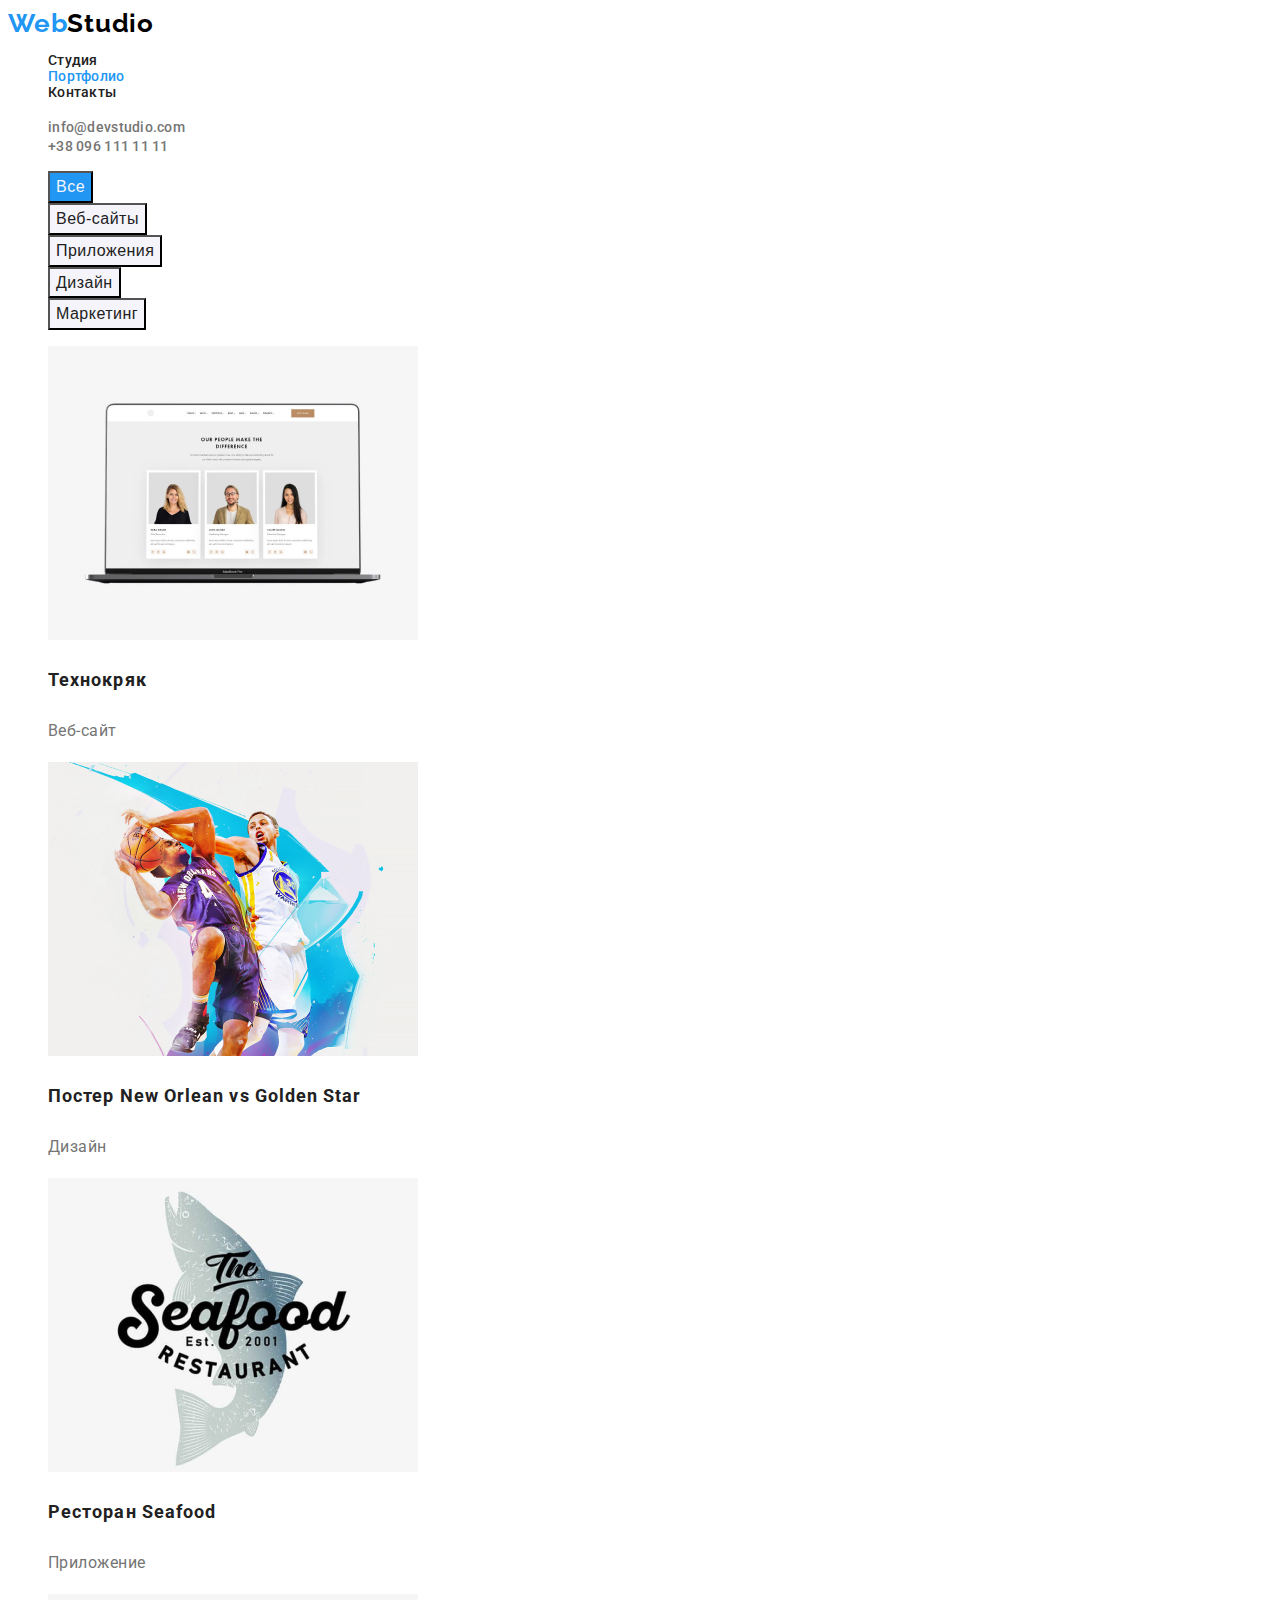
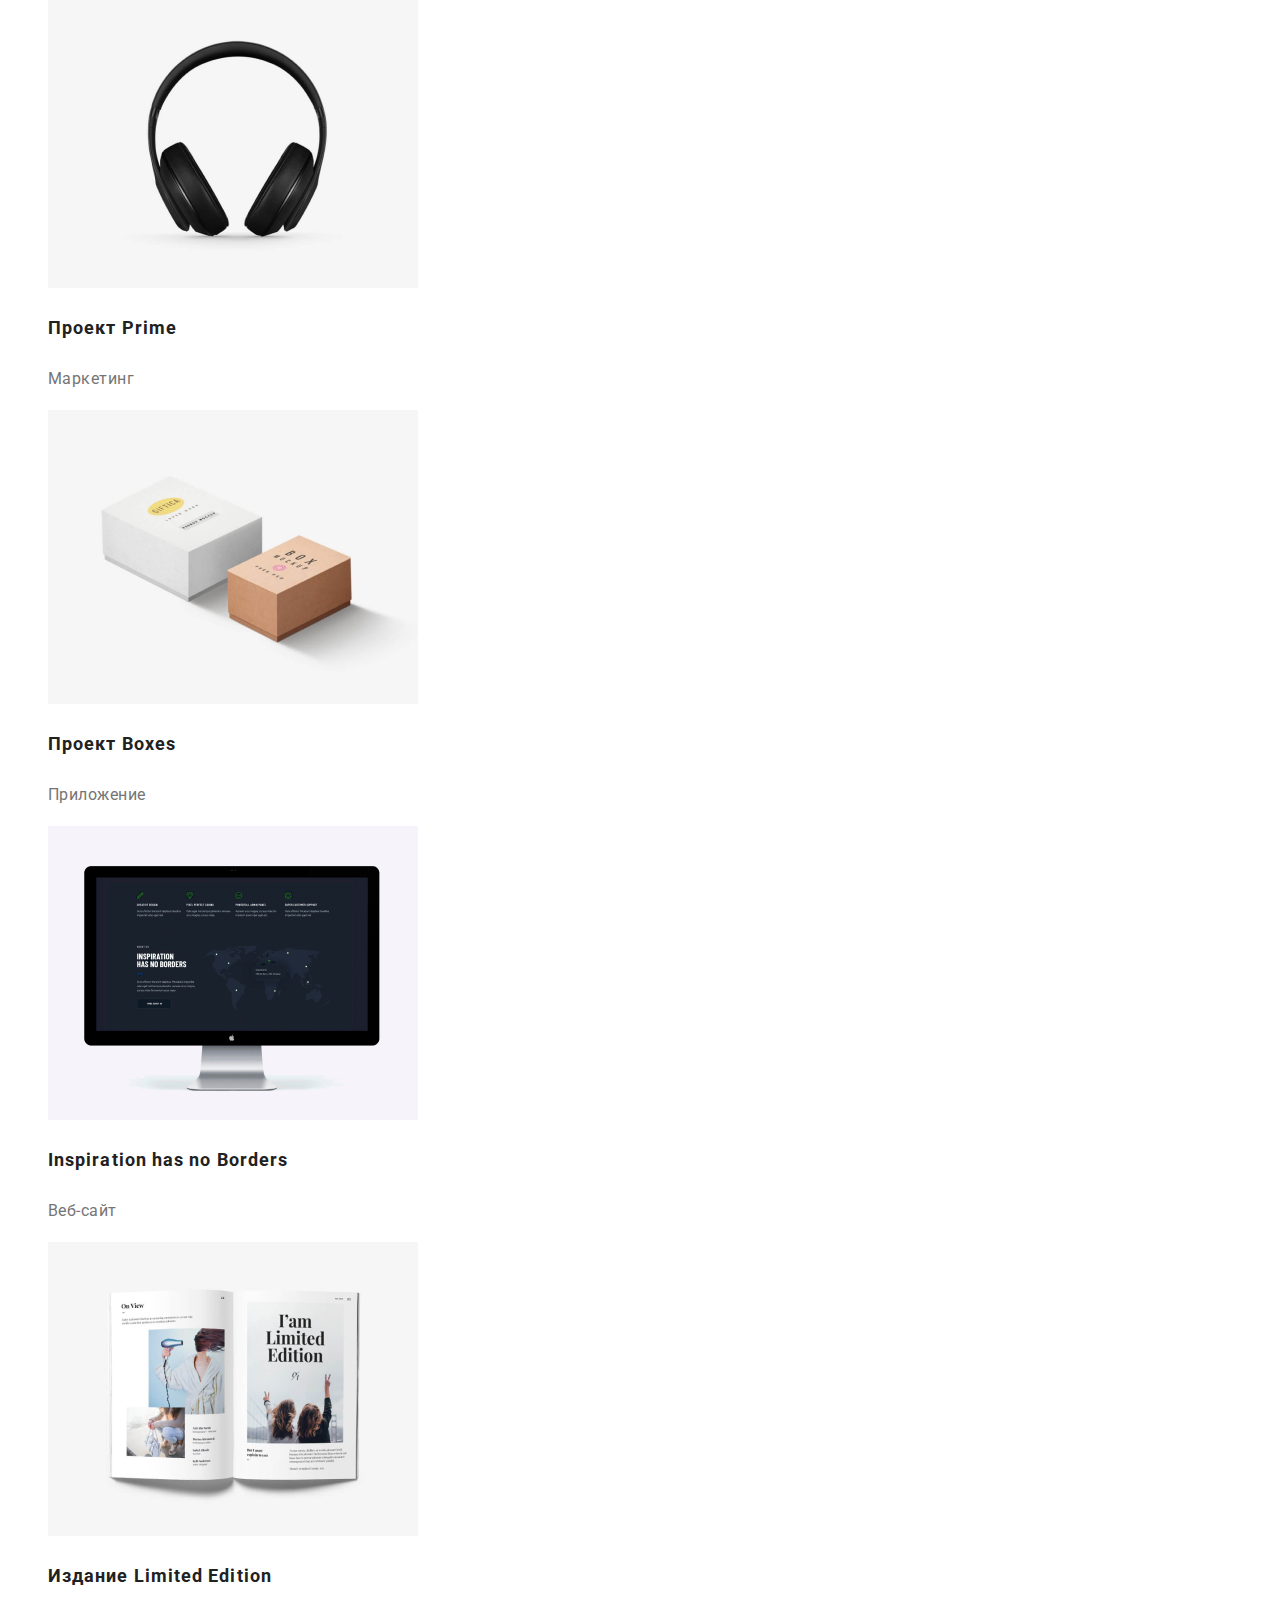
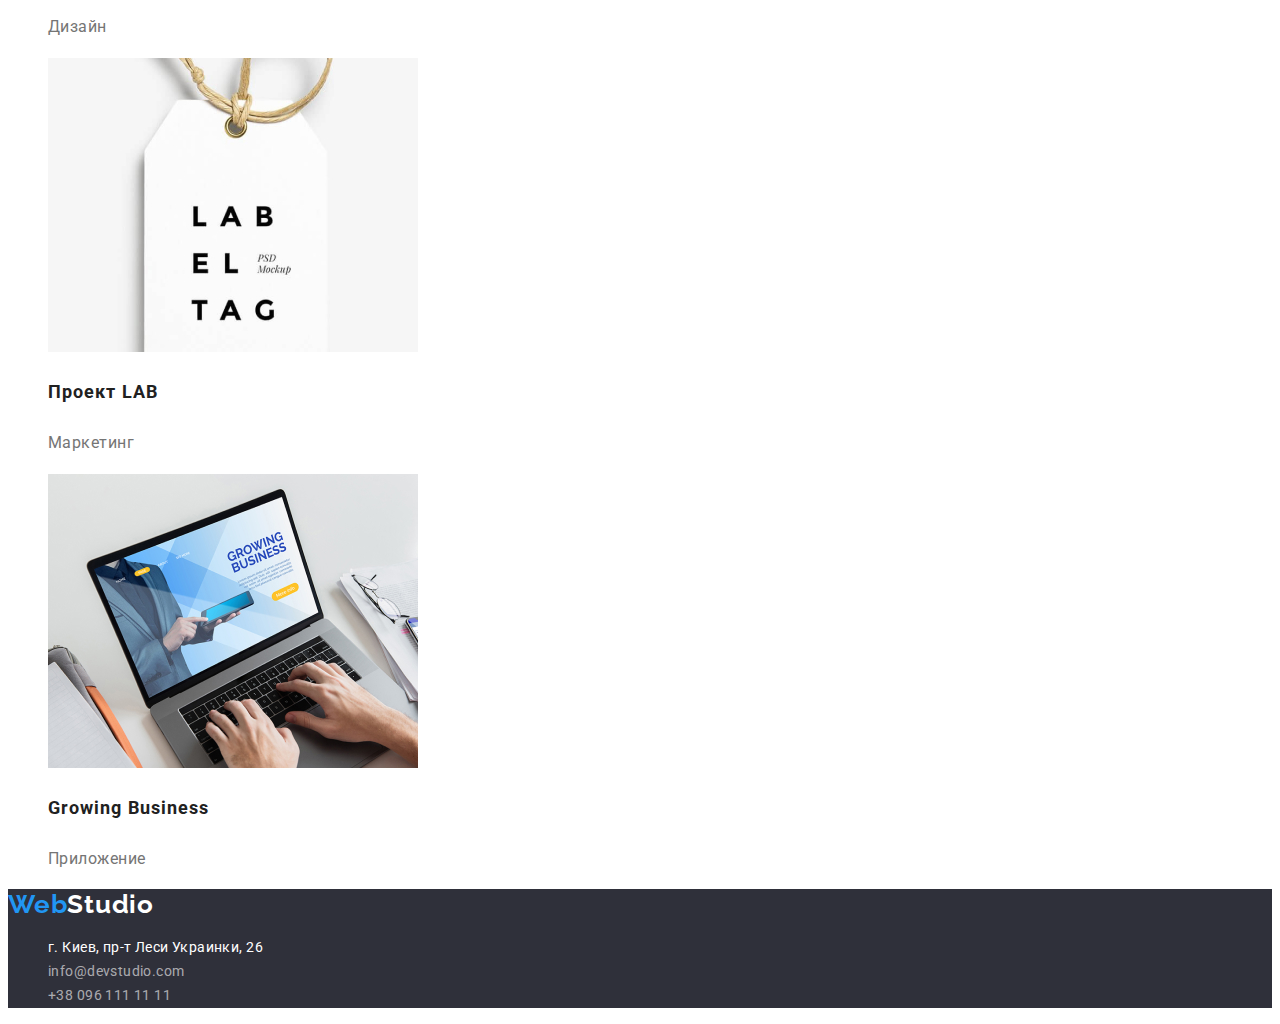
==== portfolio.html @ 367fae00 "Initial commit" ====
<!DOCTYPE html>
<html lang="en">
<head>
    <meta charset="UTF-8">
    <meta http-equiv="X-UA-Compatible" content="IE=edge">
    <meta name="viewport" content="width=device-width, initial-scale=1.0">
    <title>WebStudio</title>

    <link rel="preconnect" href="https://fonts.googleapis.com">
    <link rel="preconnect" href="https://fonts.gstatic.com" crossorigin>
    <link href="https://fonts.googleapis.com/css2?family=Raleway:wght@700&family=Roboto:wght@400;500;700;900&display=swap" rel="stylesheet">
    
    <link rel="stylesheet" href="./css/styles.css">
</head>

<body>
    <!--Шапка страницы-->
    <header>
        <nav>
            <a href="./index.html" class="logo-header"
            ><span class="logo-web-color">Web</span>Studio</a>
            <ul class="site-nav list">
                <li><a href="./index.html" class="link">Студия</a></li>
                <li><a href="./portfolio.html" class="link active-link">Портфолио</a></li>
                <li><a href="" class="link">Контакты</a></li>
              </ul>
            </nav>
            <ul class="list">
              <li>
                <a href="mailto:info@devstudio.com" class="contact-us-header link"
                  >info@devstudio.com</a>
              </li>
              <li><a href="tel:+380961111111" class="contact-us-header link">+38 096 111 11 11</a></li>
            </ul>
    </header>

    <main>
        <!--Кнопки-->
    <section>
        <ul class="list">
            <li><button type="button" class="inactive-button active-button">Все</button></li>
            <li><button type="button" class="inactive-button">Веб-сайты</button></li>
            <li><button type="button" class="inactive-button">Приложения</button></li>
            <li><button type="button" class="inactive-button">Дизайн</button></li>
            <li><button type="button" class="inactive-button">Маркетинг</button></li>
        </ul>

    <!--Иконки фото-->
    <ul class="list">
        <li><a href="" class="link"><img src="./images-desktop/portfolio/box-1.jpg" alt="коробка-1" width="370">
            <h3 class="text-title">Технокряк</h3>
            <p class="text-title-under">Веб-сайт</p></a>
        </li>

        <li><a href="" class="link"><img src="./images-desktop/portfolio/box-2.jpg" alt="коробка-2" width="370">
            <h3 class="text-title">Постер New Orlean vs Golden Star</h3>
            <p class="text-title-under">Дизайн</p></a>
        </li>

        <li><a href="" class="link"><img src="./images-desktop/portfolio/box-3.jpg" alt="коробка-3" width="370">
            <h3 class="text-title">Ресторан Seafood</h3>
            <p class="text-title-under">Приложение</p></a>
        </li>

        <li><a href="" class="link"><img src="./images-desktop/portfolio/box-4.jpg" alt="коробка-4" width="370">
            <h3 class="text-title">Проект Prime</h3>
            <p class="text-title-under">Маркетинг</p></a>
        </li>

        <li><a href="" class="link"><img src="./images-desktop/portfolio/box-5.jpg" alt="коробка-5" width="370">
            <h3 class="text-title">Проект Boxes</h3>
            <p class="text-title-under">Приложение</p></a>
        </li>

        <li><a href="" class="link"><img src="./images-desktop/portfolio/box-6.jpg" alt="коробка-6" width="370">
            <h3 class="text-title">Inspiration has no Borders</h3>
            <p class="text-title-under">Веб-сайт</p></a>
        </li>

        <li><a href="" class="link"><img src="./images-desktop/portfolio/box-7.jpg" alt="коробка-7" width="370">
            <h3 class="text-title">Издание Limited Edition</h3>
            <p class="text-title-under">Дизайн</p></a>
        </li>

        <li><a href="" class="link"><img src="./images-desktop/portfolio/box-8.jpg" alt="коробка-8" width="370">
            <h3 class="text-title">Проект LAB</h3>
            <p class="text-title-under">Маркетинг</p></a>
        </li>

        <li><a href="" class="link"><img src="./images-desktop/portfolio/box-9.jpg" alt="коробка-9" width="370">
            <h3 class="text-title">Growing Business</h3>
            <p class="text-title-under">Приложение</p></a>
        </li>
        </ul>
    </section>
    </main>

    <!--Подвал-->
    <footer class="footer">
        <a href="./index.html" class="logo-footer"
          ><span class="logo-web-color">Web</span>Studio</a
        >
  
        <address>
          <ul class="list">
            <li>
              <a href="https://goo.gl/maps/LPEJVMpC73GCGw6BA" class="address-country"
                >г. Киев, пр-т Леси Украинки, 26</a
              >
            </li>
            <li><a href="mailto:info@devstudio.com" class="contact-us-footer">info@devstudio.com</a></li>
            <li><a href="tel:+380961111111" class="contact-us-footer">+38 096 111 11 11</a></li>
          </ul>
        </address>
      </footer>

</body>

</html>
---- css/styles.css ----
:root {
    --primary-text-color: #757575;
    --button-hover: #188CE8;
}

body {
    background-color: #FFFFFF;
    color: #212121;
    font-family: Roboto, sans-serif;
    font-style: normal;
}

button {cursor: pointer;
}

/* Убираем подчёркивание у ссылок */
a {
    text-decoration: none;
}

/* Скрывает h2 в секции "Особенности" */
.visually-hidden {
    position: absolute;
    width: 1px;
    height: 1px;
    margin: -1px;
    border: 0;
    padding: 0;
    
    white-space: nowrap;
    clip-path: inset(100%);
    clip: rect(0 0 0 0);
    overflow: hidden;
  }

/* Удаляет точки из списков */
.list {
    list-style: none;
}

/* Наведение курсора */
.link:hover, .link:focus {
    color: #2196F3;
}

/* Заголовки блоков на странице Home */
h2 {
    color: #212121;
    font-weight: 700;
    font-size: 36px;
    line-height: 1.16;
    text-align: center;
    letter-spacing: 0.03em;
}

/* Кнопка */
.main-button {
    display: flex;
    background-color: #2196F3;
    color: #ffffff;
    font-weight: 700;
    font-size: 16px;
    line-height: 1.87;
    align-items: center;
    text-align: center;
    letter-spacing: 0.06em;
}

.inactive-button {
    background-color: #F5F4FA;
    color: #212121;
    font-weight: 500;
    font-size: 16px;
    line-height: 1.62;
    letter-spacing: 0.03em;
    text-align: center;
}

.active-button {
    background-color: #2196F3;
    color: #F5F4FA;
}

button:hover {
    background-color: var(--button-hover);
    color: #FFFFFF;
}

/* Логотипы */
.logo-web-color {
    color: #2196F3;
}

.logo-header {
    color: #000000;
    font-family: Raleway, sans-serif;
    font-weight: 700;
    font-size: 26px;
    line-height: 1.19;
    letter-spacing: 0.03em;
}

.logo-footer {
    color: #FFFFFF;
    font-family: Raleway, sans-serif;
    font-weight: 700;
    font-size: 26px;
    line-height: 1.19;
    letter-spacing: 0.03em;
}

/* Шапка страницы */
.site-nav {
    color: #212121;
    font-weight: 500;
    font-size: 14px;
    font-weight: 500;
    line-height: 1.14;
    letter-spacing: 0.02em;
}

.link {
    color: #212121;;
}

.active-link {
    color: #2196F3;
}

.contact-us-header {
    color: #757575;
    font-weight: 500;
    font-size: 14px;
    line-height: 1.14;
    letter-spacing: 0.02em;
}

/* Герой */
.section-banner {
    background-color: #2F303A;
}

.banner-text {
    color: #FFFFFF;
    font-weight: 900;
    font-size: 44px;
    line-height: 1.36;
    letter-spacing: 0.06em;
    text-align: center;
    text-transform: uppercase;
}

/* Особенности */
.section-title-list {
    color: #212121;
    font-weight: 700;
    font-size: 14px;
    line-height: 1.14;
    letter-spacing: 0.03em;
    text-transform: uppercase;
}

.section-title-description {
    color: var(--primary-text-color);
    font-weight: 400;
    font-size: 14px;
    line-height: 1.71;
    letter-spacing: 0.03em;
}

/* Наша команда */
.section-team {
    background-color: #F5F4FA;
}

.worker-name {
    color: #212121;
    font-weight: 500;
    font-size: 16px;
    line-height: 1.18;
    letter-spacing: 0.03em;
    text-align: center;
}

.profession {
    color: var(--primary-text-color);
    font-weight: 400;
    font-size: 16px;
    line-height: 1.18;
    letter-spacing: 0.03em;
    text-align: center;
}

/* Портфолио */

.text-title {
    color: #212121;
    font-weight: 700;
    font-size: 18px;
    line-height: 2;
    letter-spacing: 0.06em;
}

.text-title-under {
    color: var(--primary-text-color);
    font-weight: 400;
    font-size: 16px;
    line-height: 1.87;
    letter-spacing: 0.03em;
}

/* Подвал */
.footer {
    background-color: #2F303A;
}

address {
    font-style: normal;
}

.address-country {
    color: #FFFFFF;
    font-weight: 400;
    font-size: 14px;
    line-height: 1.71;
    letter-spacing: 0.03em;
}

.contact-us-footer {
    color: rgba(255, 255, 255, 0.6);
    font-weight: 400;
    font-size: 14px;
    line-height: 1.71;
    letter-spacing: 0.03em;
}
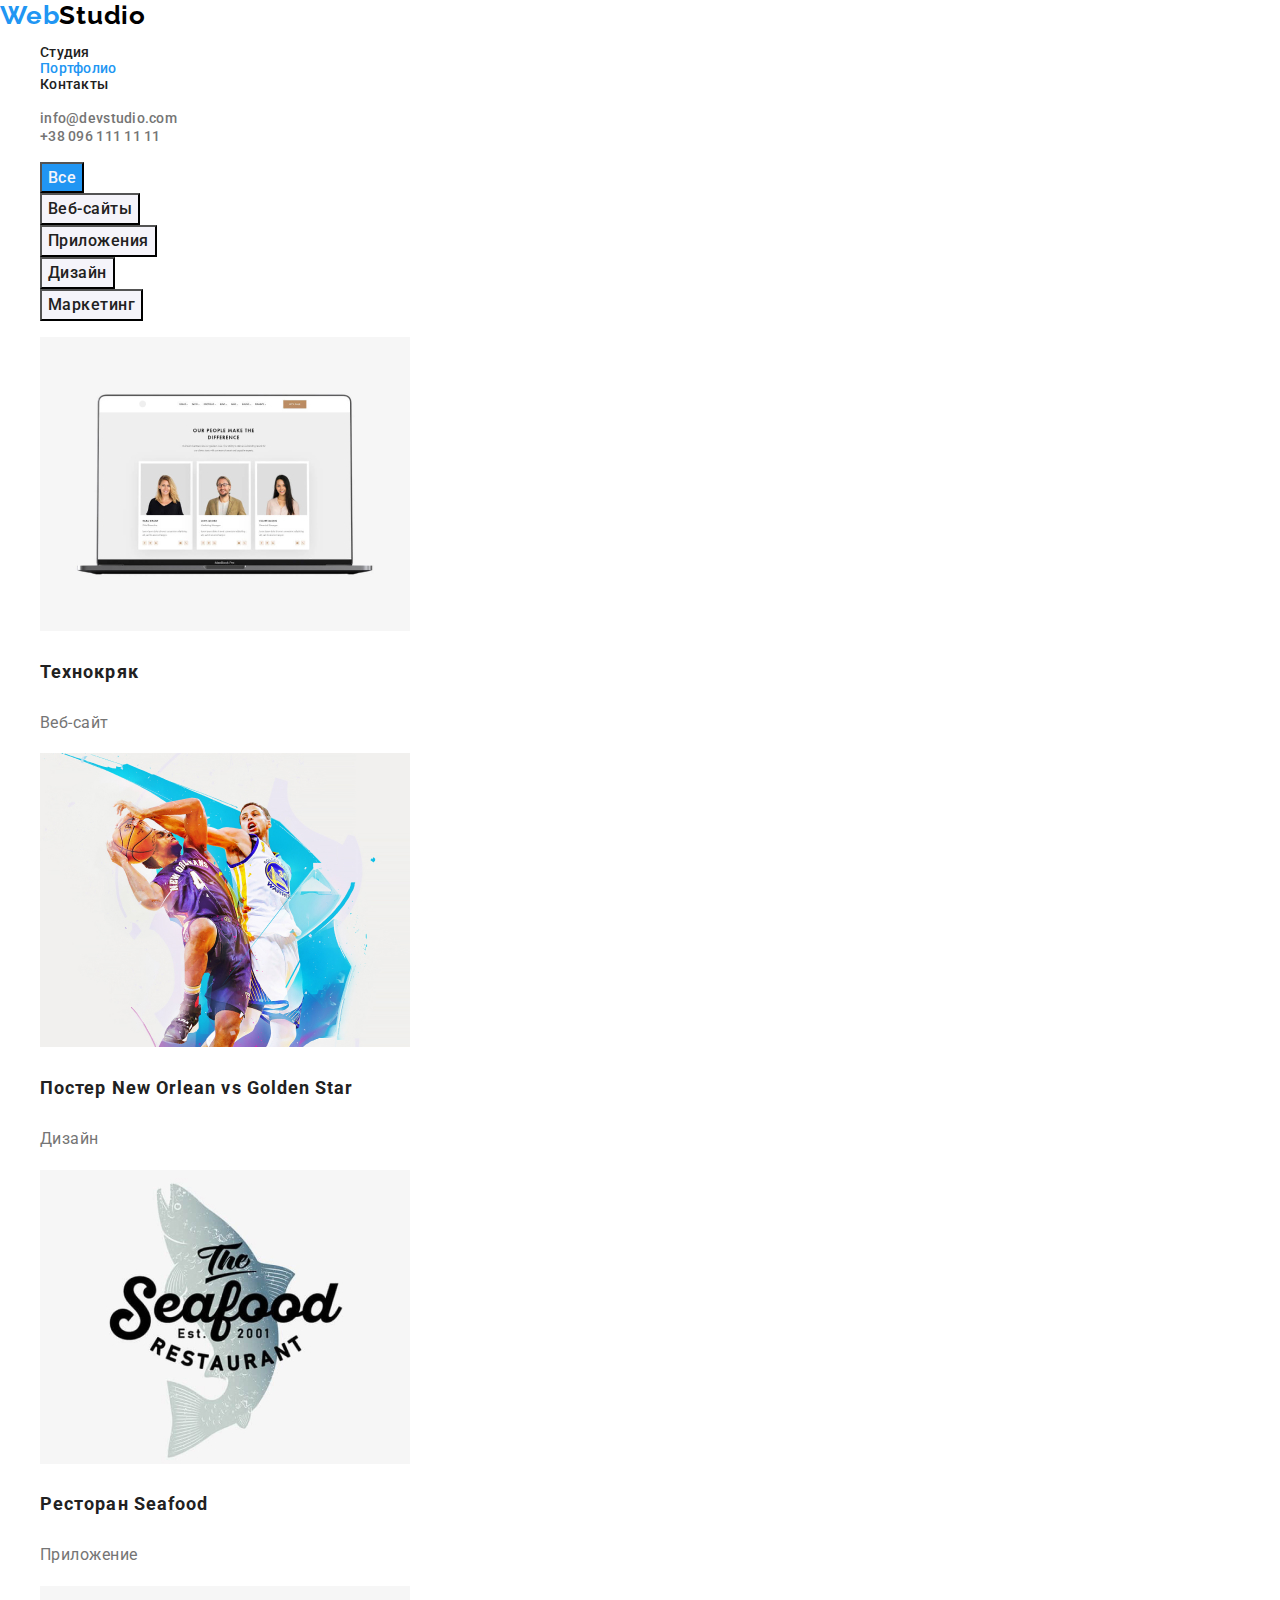
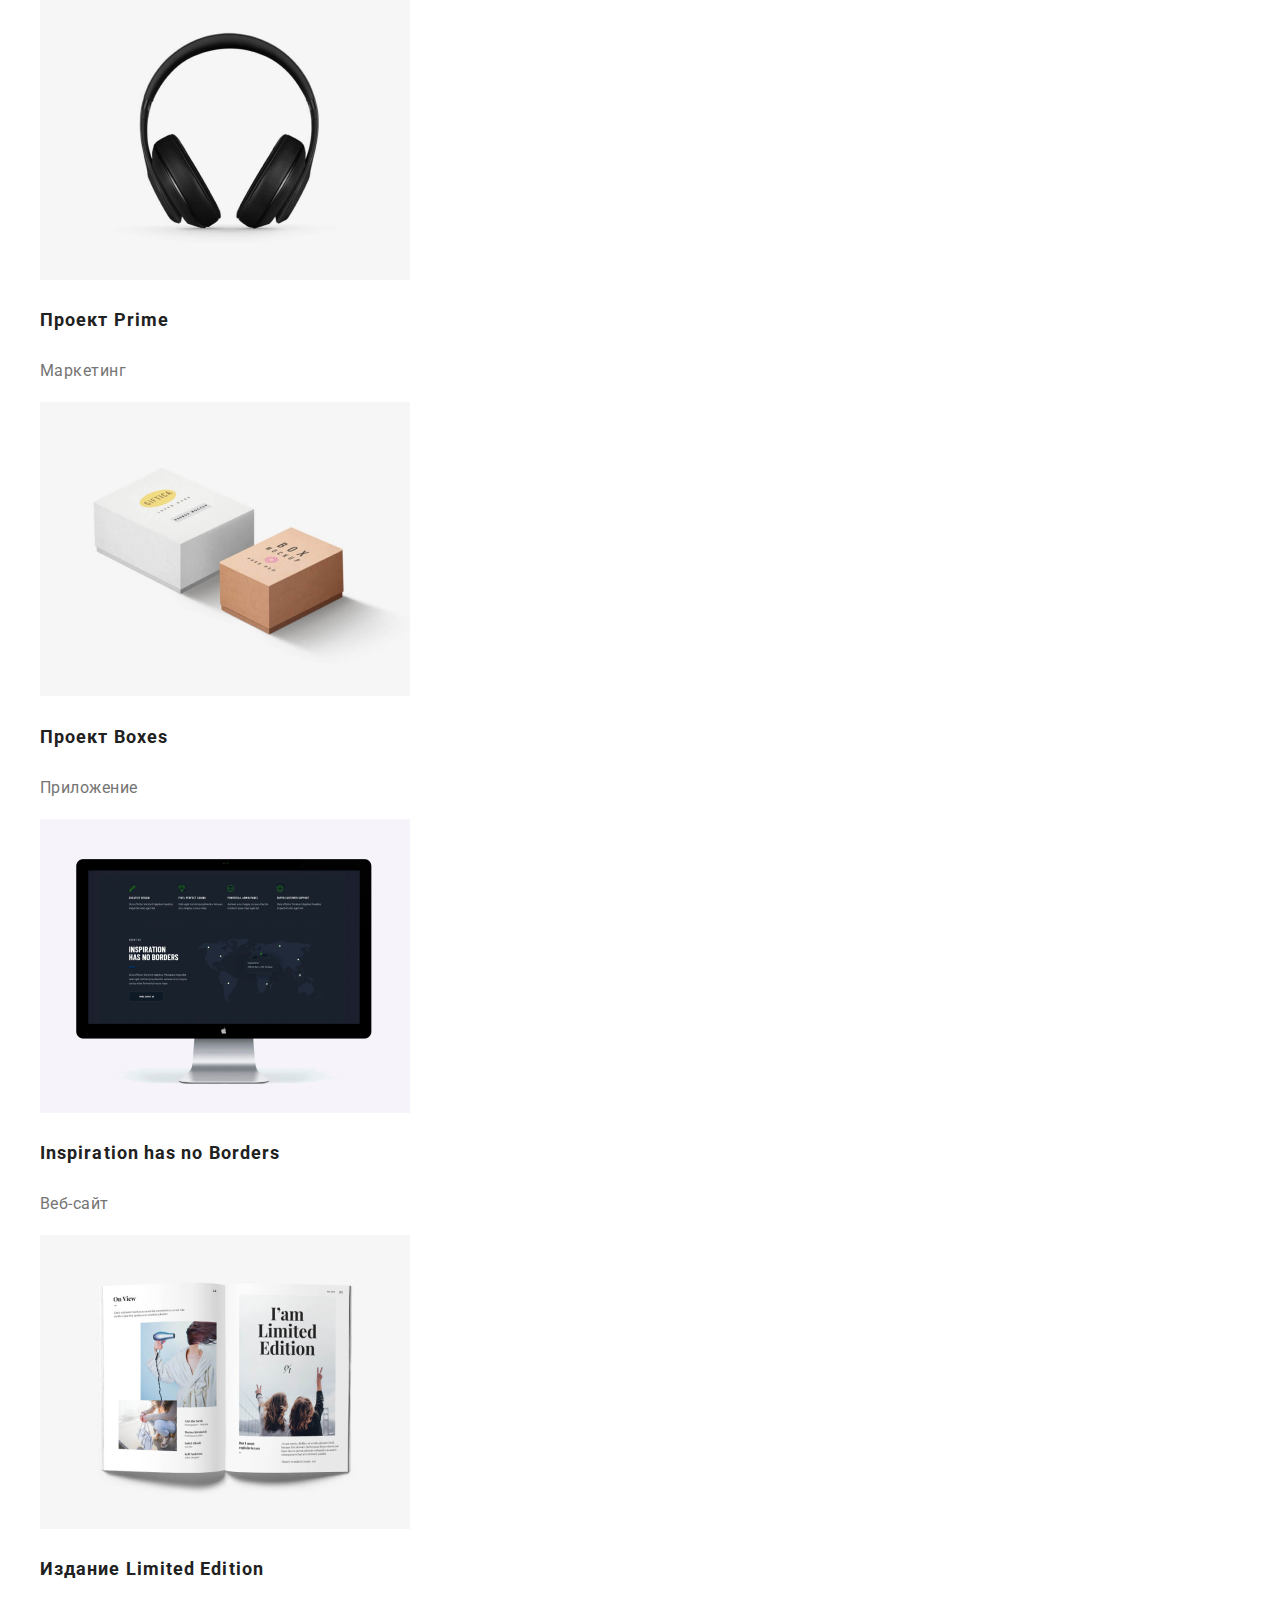
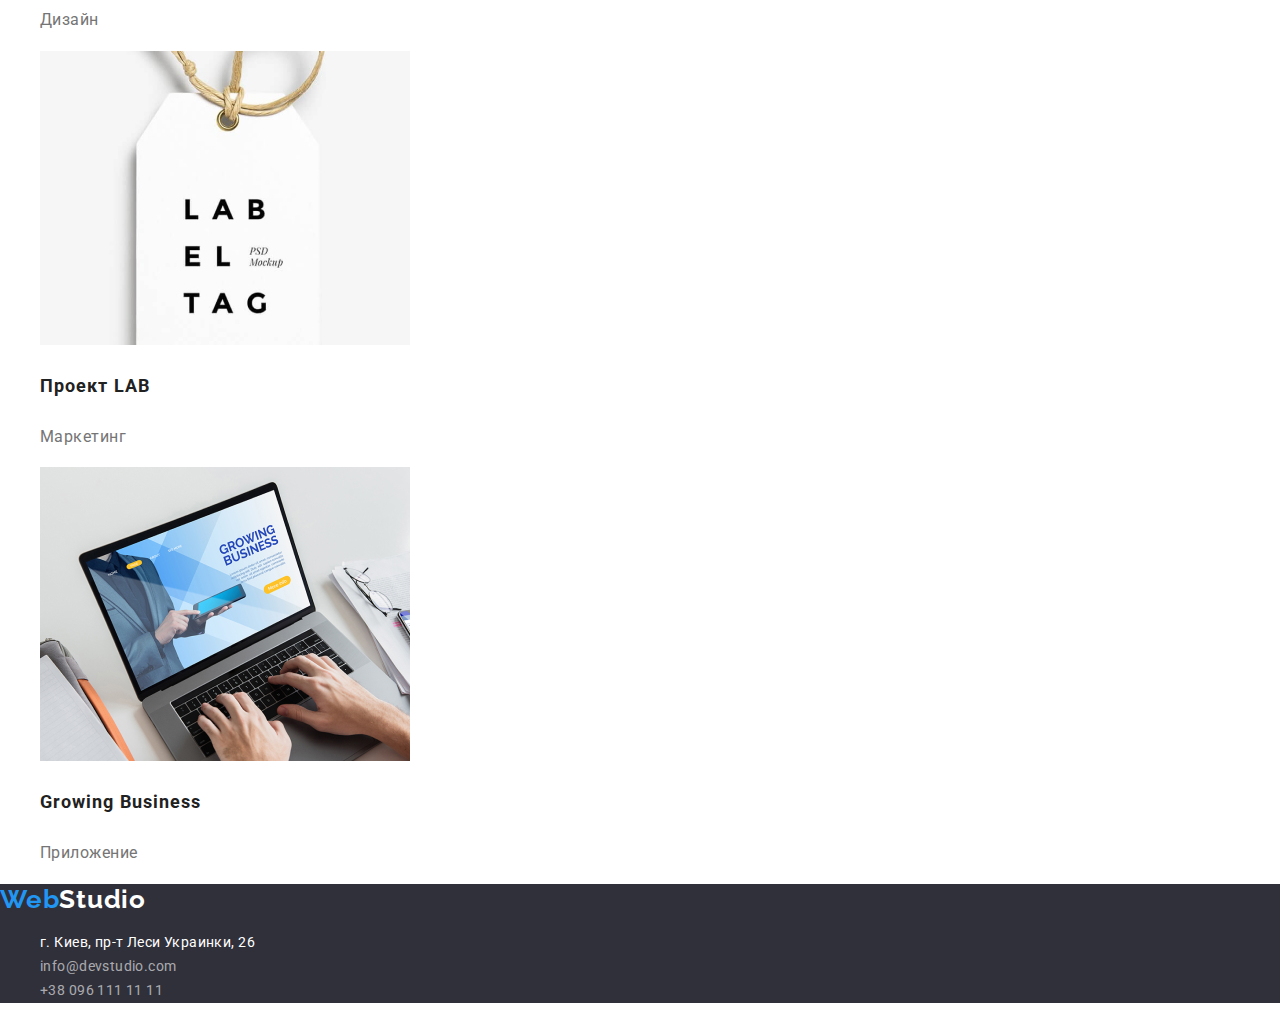
==== commit 35b6cbf3: "Добавляет файл portfolio" ====
--- a/portfolio.html
+++ b/portfolio.html
@@ -1,119 +1,222 @@
 <!DOCTYPE html>
 <html lang="en">
-<head>
-    <meta charset="UTF-8">
-    <meta http-equiv="X-UA-Compatible" content="IE=edge">
-    <meta name="viewport" content="width=device-width, initial-scale=1.0">
+  <head>
+    <meta charset="UTF-8" />
+    <meta http-equiv="X-UA-Compatible" content="IE=edge" />
+    <meta name="viewport" content="width=device-width, initial-scale=1.0" />
     <title>WebStudio</title>
 
-    <link rel="preconnect" href="https://fonts.googleapis.com">
-    <link rel="preconnect" href="https://fonts.gstatic.com" crossorigin>
-    <link href="https://fonts.googleapis.com/css2?family=Raleway:wght@700&family=Roboto:wght@400;500;700;900&display=swap" rel="stylesheet">
-    
+    <link rel="preconnect" href="https://fonts.googleapis.com" />
+    <link rel="preconnect" href="https://fonts.gstatic.com" crossorigin />
+    <link
+      href="https://fonts.googleapis.com/css2?family=Raleway:wght@700&family=Roboto:wght@400;500;700;900&display=swap"
+      rel="stylesheet"
+    />
+
+    <link
+      rel="stylesheet"
+      href="https://cdn.jsdelivr.net/npm/modern-normalize@1.1.0/modern-normalize.min.css"
+    />
     <link rel="stylesheet" href="./css/styles.css">
-</head>
-
-<body>
+  </head>
+
+  <body>
     <!--Шапка страницы-->
-    <header>
-        <nav>
-            <a href="./index.html" class="logo-header"
-            ><span class="logo-web-color">Web</span>Studio</a>
-            <ul class="site-nav list">
-                <li><a href="./index.html" class="link">Студия</a></li>
-                <li><a href="./portfolio.html" class="link active-link">Портфолио</a></li>
-                <li><a href="" class="link">Контакты</a></li>
-              </ul>
-            </nav>
-            <ul class="list">
-              <li>
-                <a href="mailto:info@devstudio.com" class="contact-us-header link"
-                  >info@devstudio.com</a>
-              </li>
-              <li><a href="tel:+380961111111" class="contact-us-header link">+38 096 111 11 11</a></li>
-            </ul>
+    <header class="header">
+      <div class="container">
+      <nav>
+        <a href="./index.html" class="logo-header"
+          ><span class="logo-web-color">Web</span>Studio</a
+        >
+        <ul class="site-nav list">
+          <li><a href="./index.html" class="link">Студия</a></li>
+          <li>
+            <a href="./portfolio.html" class="link active-link">Портфолио</a>
+          </li>
+          <li><a href="" class="link">Контакты</a></li>
+        </ul>
+      </nav>
+      <ul class="list">
+        <li>
+          <a href="mailto:info@devstudio.com" class="contact-us-header link"
+            >info@devstudio.com</a
+          >
+        </li>
+        <li>
+          <a href="tel:+380961111111" class="contact-us-header link"
+            >+38 096 111 11 11</a
+          >
+        </li>
+      </ul>
+    </div>
     </header>
 
+<!--Портфолио-->
     <main>
-        <!--Кнопки-->
-    <section>
+      <!--Кнопки-->
+      <section class="section-portfolio">
+        <div class="container">
         <ul class="list">
-            <li><button type="button" class="inactive-button active-button">Все</button></li>
-            <li><button type="button" class="inactive-button">Веб-сайты</button></li>
-            <li><button type="button" class="inactive-button">Приложения</button></li>
-            <li><button type="button" class="inactive-button">Дизайн</button></li>
-            <li><button type="button" class="inactive-button">Маркетинг</button></li>
-        </ul>
-
-    <!--Иконки фото-->
-    <ul class="list">
-        <li><a href="" class="link"><img src="./images-desktop/portfolio/box-1.jpg" alt="коробка-1" width="370">
-            <h3 class="text-title">Технокряк</h3>
-            <p class="text-title-under">Веб-сайт</p></a>
-        </li>
-
-        <li><a href="" class="link"><img src="./images-desktop/portfolio/box-2.jpg" alt="коробка-2" width="370">
-            <h3 class="text-title">Постер New Orlean vs Golden Star</h3>
-            <p class="text-title-under">Дизайн</p></a>
-        </li>
-
-        <li><a href="" class="link"><img src="./images-desktop/portfolio/box-3.jpg" alt="коробка-3" width="370">
-            <h3 class="text-title">Ресторан Seafood</h3>
-            <p class="text-title-under">Приложение</p></a>
-        </li>
-
-        <li><a href="" class="link"><img src="./images-desktop/portfolio/box-4.jpg" alt="коробка-4" width="370">
-            <h3 class="text-title">Проект Prime</h3>
-            <p class="text-title-under">Маркетинг</p></a>
-        </li>
-
-        <li><a href="" class="link"><img src="./images-desktop/portfolio/box-5.jpg" alt="коробка-5" width="370">
-            <h3 class="text-title">Проект Boxes</h3>
-            <p class="text-title-under">Приложение</p></a>
-        </li>
-
-        <li><a href="" class="link"><img src="./images-desktop/portfolio/box-6.jpg" alt="коробка-6" width="370">
-            <h3 class="text-title">Inspiration has no Borders</h3>
-            <p class="text-title-under">Веб-сайт</p></a>
-        </li>
-
-        <li><a href="" class="link"><img src="./images-desktop/portfolio/box-7.jpg" alt="коробка-7" width="370">
-            <h3 class="text-title">Издание Limited Edition</h3>
-            <p class="text-title-under">Дизайн</p></a>
-        </li>
-
-        <li><a href="" class="link"><img src="./images-desktop/portfolio/box-8.jpg" alt="коробка-8" width="370">
-            <h3 class="text-title">Проект LAB</h3>
-            <p class="text-title-under">Маркетинг</p></a>
-        </li>
-
-        <li><a href="" class="link"><img src="./images-desktop/portfolio/box-9.jpg" alt="коробка-9" width="370">
-            <h3 class="text-title">Growing Business</h3>
-            <p class="text-title-under">Приложение</p></a>
-        </li>
-        </ul>
-    </section>
+          <li>
+            <button type="button" class="inactive-button active-button">
+              Все
+            </button>
+          </li>
+          <li>
+            <button type="button" class="inactive-button">Веб-сайты</button>
+          </li>
+          <li>
+            <button type="button" class="inactive-button">Приложения</button>
+          </li>
+          <li><button type="button" class="inactive-button">Дизайн</button></li>
+          <li>
+            <button type="button" class="inactive-button">Маркетинг</button>
+          </li>
+        </ul>
+
+        <!--Иконки фото-->
+        <ul class="list">
+          <li>
+            <a href="" class="link"
+              ><img
+                src="./images-desktop/portfolio/box-1.jpg"
+                alt="коробка-1"
+                width="370"
+              />
+              <h3 class="text-title">Технокряк</h3>
+              <p class="text-title-under">Веб-сайт</p></a
+            >
+          </li>
+
+          <li>
+            <a href="" class="link"
+              ><img
+                src="./images-desktop/portfolio/box-2.jpg"
+                alt="коробка-2"
+                width="370"
+              />
+              <h3 class="text-title">Постер New Orlean vs Golden Star</h3>
+              <p class="text-title-under">Дизайн</p></a
+            >
+          </li>
+
+          <li>
+            <a href="" class="link"
+              ><img
+                src="./images-desktop/portfolio/box-3.jpg"
+                alt="коробка-3"
+                width="370"
+              />
+              <h3 class="text-title">Ресторан Seafood</h3>
+              <p class="text-title-under">Приложение</p></a
+            >
+          </li>
+
+          <li>
+            <a href="" class="link"
+              ><img
+                src="./images-desktop/portfolio/box-4.jpg"
+                alt="коробка-4"
+                width="370"
+              />
+              <h3 class="text-title">Проект Prime</h3>
+              <p class="text-title-under">Маркетинг</p></a
+            >
+          </li>
+
+          <li>
+            <a href="" class="link"
+              ><img
+                src="./images-desktop/portfolio/box-5.jpg"
+                alt="коробка-5"
+                width="370"
+              />
+              <h3 class="text-title">Проект Boxes</h3>
+              <p class="text-title-under">Приложение</p></a
+            >
+          </li>
+
+          <li>
+            <a href="" class="link"
+              ><img
+                src="./images-desktop/portfolio/box-6.jpg"
+                alt="коробка-6"
+                width="370"
+              />
+              <h3 class="text-title">Inspiration has no Borders</h3>
+              <p class="text-title-under">Веб-сайт</p></a
+            >
+          </li>
+
+          <li>
+            <a href="" class="link"
+              ><img
+                src="./images-desktop/portfolio/box-7.jpg"
+                alt="коробка-7"
+                width="370"
+              />
+              <h3 class="text-title">Издание Limited Edition</h3>
+              <p class="text-title-under">Дизайн</p></a
+            >
+          </li>
+
+          <li>
+            <a href="" class="link"
+              ><img
+                src="./images-desktop/portfolio/box-8.jpg"
+                alt="коробка-8"
+                width="370"
+              />
+              <h3 class="text-title">Проект LAB</h3>
+              <p class="text-title-under">Маркетинг</p></a
+            >
+          </li>
+
+          <li>
+            <a href="" class="link"
+              ><img
+                src="./images-desktop/portfolio/box-9.jpg"
+                alt="коробка-9"
+                width="370"
+              />
+              <h3 class="text-title">Growing Business</h3>
+              <p class="text-title-under">Приложение</p></a
+            >
+          </li>
+        </ul>
+      </div>
+      </section>
     </main>
 
     <!--Подвал-->
     <footer class="footer">
-        <a href="./index.html" class="logo-footer"
-          ><span class="logo-web-color">Web</span>Studio</a
-        >
-  
-        <address>
-          <ul class="list">
-            <li>
-              <a href="https://goo.gl/maps/LPEJVMpC73GCGw6BA" class="address-country"
-                >г. Киев, пр-т Леси Украинки, 26</a
-              >
-            </li>
-            <li><a href="mailto:info@devstudio.com" class="contact-us-footer">info@devstudio.com</a></li>
-            <li><a href="tel:+380961111111" class="contact-us-footer">+38 096 111 11 11</a></li>
-          </ul>
-        </address>
-      </footer>
-
-</body>
-
-</html>+      <div class="container">
+      <a href="./index.html" class="logo-footer"
+        ><span class="logo-web-color">Web</span>Studio</a
+      >
+
+      <address>
+        <ul class="list">
+          <li>
+            <a
+              href="https://goo.gl/maps/LPEJVMpC73GCGw6BA"
+              class="address-country"
+              >г. Киев, пр-т Леси Украинки, 26</a
+            >
+          </li>
+          <li>
+            <a href="mailto:info@devstudio.com" class="contact-us-footer"
+              >info@devstudio.com</a
+            >
+          </li>
+          <li>
+            <a href="tel:+380961111111" class="contact-us-footer"
+              >+38 096 111 11 11</a
+            >
+          </li>
+        </ul>
+      </address>
+    </div>
+    </footer>
+  </body>
+</html>
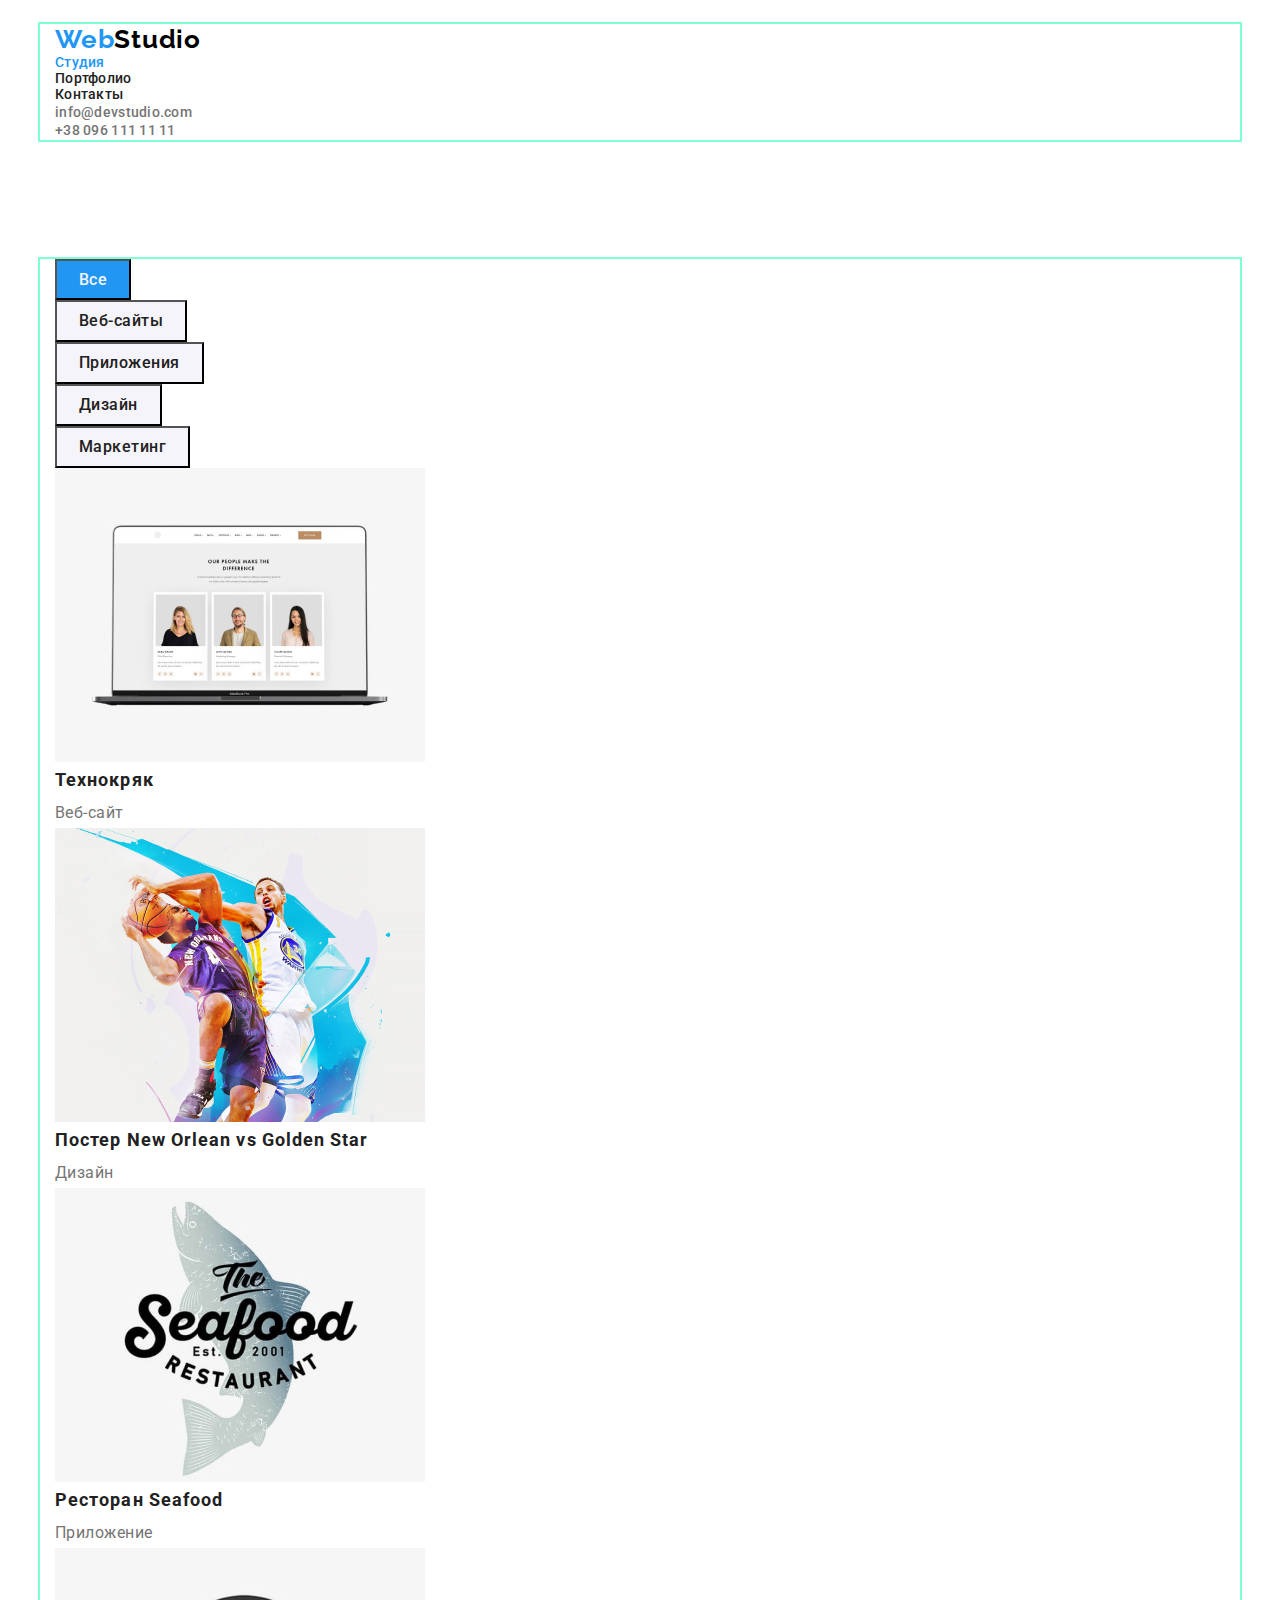
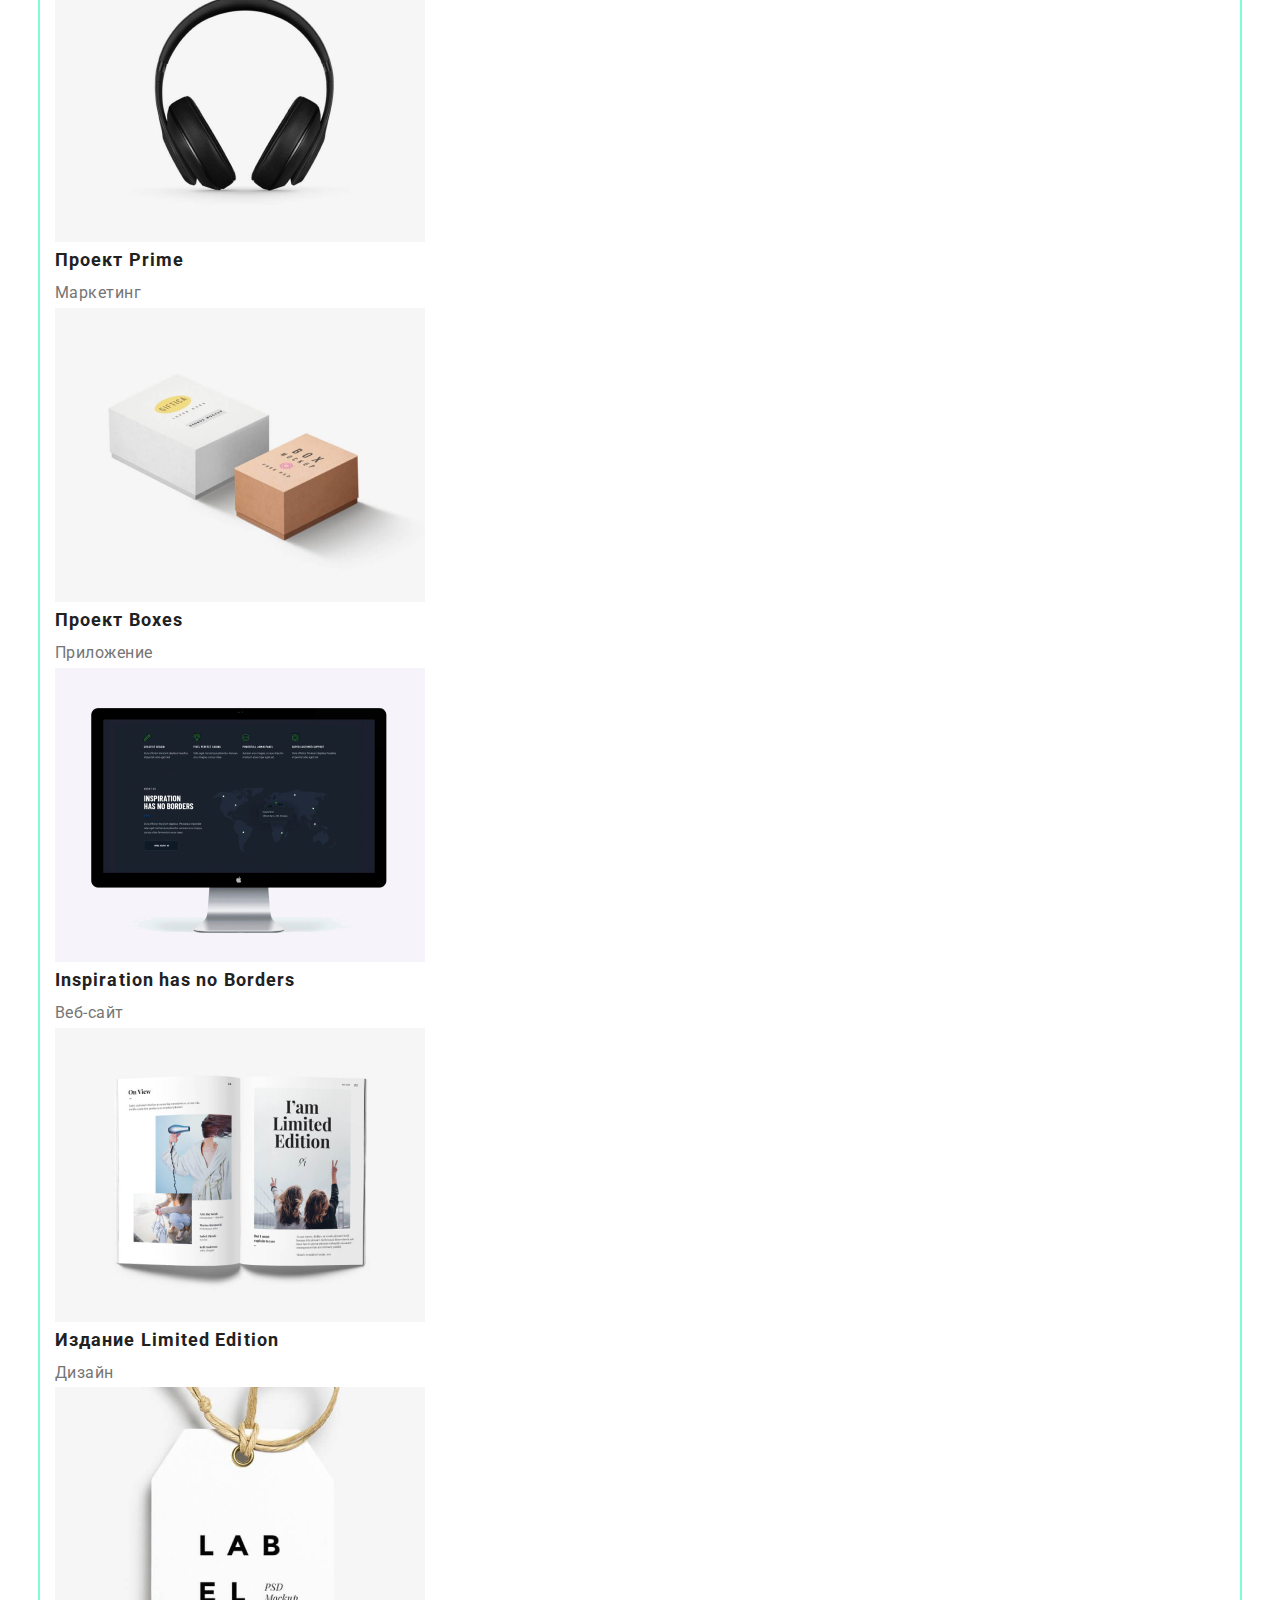
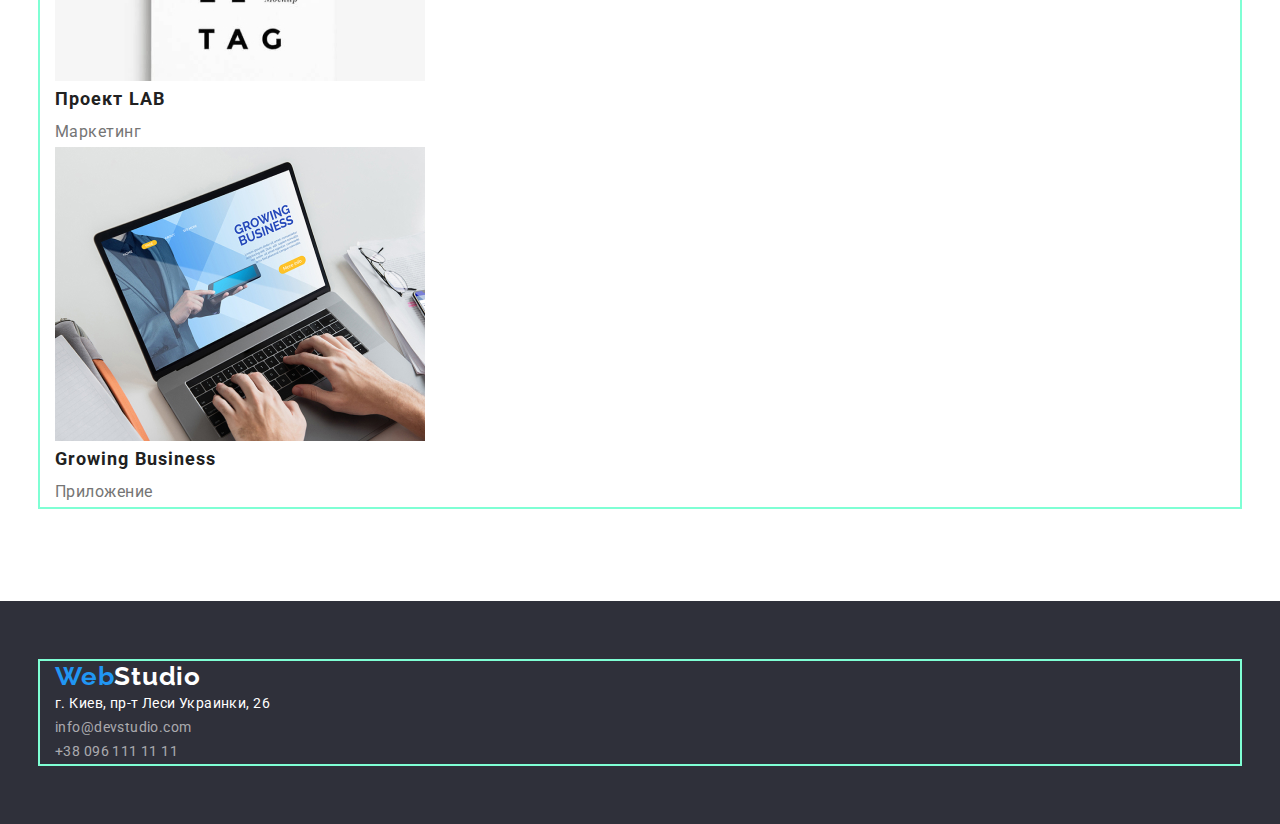
==== commit ade8b821: "Добавляет файл portfolio" ====
--- a/portfolio.html
+++ b/portfolio.html
@@ -21,166 +21,172 @@
   </head>
 
   <body>
+
     <!--Шапка страницы-->
     <header class="header">
-      <div class="container">
-      <nav>
-        <a href="./index.html" class="logo-header"
-          ><span class="logo-web-color">Web</span>Studio</a
-        >
-        <ul class="site-nav list">
-          <li><a href="./index.html" class="link">Студия</a></li>
-          <li>
-            <a href="./portfolio.html" class="link active-link">Портфолио</a>
-          </li>
-          <li><a href="" class="link">Контакты</a></li>
-        </ul>
-      </nav>
-      <ul class="list">
-        <li>
-          <a href="mailto:info@devstudio.com" class="contact-us-header link"
-            >info@devstudio.com</a
-          >
-        </li>
-        <li>
-          <a href="tel:+380961111111" class="contact-us-header link"
-            >+38 096 111 11 11</a
-          >
-        </li>
-      </ul>
-    </div>
-    </header>
+      <div class="container header-container">
+          <a href="./index.html" class="logo-header"
+            ><span class="logo-web-color">Web</span>Studio</a>
+       <!--навигация-->     
+          <nav class="nav">
+          <ul class="site-nav list">
+            <li class="nav-list"><a href="./index.html" class="link active-link">Студия</a></li>
+            <li class="nav-list"><a href="./portfolio.html" class="link">Портфолио</a></li>
+            <li class="nav-list"><a href="" class="link">Контакты</a></li>
+          </ul>
+        </nav>
+        <!--контакты-->
+        <ul class="list header-group">
+          <li class="header-group-list">
+            <a href="mailto:info@devstudio.com" class="contact-us-header link"
+              >info@devstudio.com</a>
+          </li>
+          <li class="header-group-list"><a href="tel:+380961111111" class="contact-us-header link">+38 096 111 11 11</a></li>
+        </ul>
+      </div>
+      </header>
 
 <!--Портфолио-->
     <main>
       <!--Кнопки-->
       <section class="section-portfolio">
         <div class="container">
-        <ul class="list">
-          <li>
+        <ul class="list button-list">
+          <li class="item">
             <button type="button" class="inactive-button active-button">
               Все
             </button>
           </li>
-          <li>
+          <li class="item">
             <button type="button" class="inactive-button">Веб-сайты</button>
           </li>
-          <li>
+          <li class="item">
             <button type="button" class="inactive-button">Приложения</button>
           </li>
-          <li><button type="button" class="inactive-button">Дизайн</button></li>
-          <li>
+          <li class="item"><button type="button" class="inactive-button">Дизайн</button></li>
+          <li class="item">
             <button type="button" class="inactive-button">Маркетинг</button>
           </li>
         </ul>
 
         <!--Иконки фото-->
-        <ul class="list">
-          <li>
+        <ul class="list projects-box">
+          <li class="projects-box-list">
             <a href="" class="link"
               ><img
                 src="./images-desktop/portfolio/box-1.jpg"
                 alt="коробка-1"
                 width="370"
               />
+              <div class="portfolio-list">
               <h3 class="text-title">Технокряк</h3>
-              <p class="text-title-under">Веб-сайт</p></a
-            >
-          </li>
-
-          <li>
+              <p class="text-title-under">Веб-сайт</p>
+            </div></a
+            > 
+          </li>
+
+          <li class="projects-box-list">
             <a href="" class="link"
               ><img
                 src="./images-desktop/portfolio/box-2.jpg"
                 alt="коробка-2"
                 width="370"
               />
+              <div class="portfolio-list">
               <h3 class="text-title">Постер New Orlean vs Golden Star</h3>
-              <p class="text-title-under">Дизайн</p></a
-            >
-          </li>
-
-          <li>
+              <p class="text-title-under">Дизайн</p></div>
+              </a
+            >
+          </li>
+
+          <li class="projects-box-list">
             <a href="" class="link"
               ><img
                 src="./images-desktop/portfolio/box-3.jpg"
                 alt="коробка-3"
                 width="370"
               />
+              <div class="portfolio-list">
               <h3 class="text-title">Ресторан Seafood</h3>
-              <p class="text-title-under">Приложение</p></a
-            >
-          </li>
-
-          <li>
+              <p class="text-title-under">Приложение</p></div></a
+            >
+          </li>
+
+          <li class="projects-box-list">
             <a href="" class="link"
               ><img
                 src="./images-desktop/portfolio/box-4.jpg"
                 alt="коробка-4"
                 width="370"
               />
+              <div class="portfolio-list">
               <h3 class="text-title">Проект Prime</h3>
-              <p class="text-title-under">Маркетинг</p></a
-            >
-          </li>
-
-          <li>
+              <p class="text-title-under">Маркетинг</p></div></a
+            >
+          </li>
+
+          <li class="projects-box-list">
             <a href="" class="link"
               ><img
                 src="./images-desktop/portfolio/box-5.jpg"
                 alt="коробка-5"
                 width="370"
               />
+              <div class="portfolio-list">
               <h3 class="text-title">Проект Boxes</h3>
-              <p class="text-title-under">Приложение</p></a
-            >
-          </li>
-
-          <li>
+              <p class="text-title-under">Приложение</p></div></a
+            >
+          </li>
+
+          <li class="projects-box-list">
             <a href="" class="link"
               ><img
                 src="./images-desktop/portfolio/box-6.jpg"
                 alt="коробка-6"
                 width="370"
               />
+              <div class="portfolio-list">
               <h3 class="text-title">Inspiration has no Borders</h3>
-              <p class="text-title-under">Веб-сайт</p></a
-            >
-          </li>
-
-          <li>
+              <p class="text-title-under">Веб-сайт</p></div></a
+            >
+          </li>
+
+          <li class="projects-box-list">
             <a href="" class="link"
               ><img
                 src="./images-desktop/portfolio/box-7.jpg"
                 alt="коробка-7"
                 width="370"
               />
+              <div class="portfolio-list">
               <h3 class="text-title">Издание Limited Edition</h3>
-              <p class="text-title-under">Дизайн</p></a
-            >
-          </li>
-
-          <li>
+              <p class="text-title-under">Дизайн</p></div></a
+            >
+          </li>
+
+          <li class="projects-box-list">
             <a href="" class="link"
               ><img
                 src="./images-desktop/portfolio/box-8.jpg"
                 alt="коробка-8"
                 width="370"
               />
+              <div class="portfolio-list">
               <h3 class="text-title">Проект LAB</h3>
-              <p class="text-title-under">Маркетинг</p></a
-            >
-          </li>
-
-          <li>
+              <p class="text-title-under">Маркетинг</p></div></a
+            >
+          </li>
+
+          <li class="projects-box-list">
             <a href="" class="link"
               ><img
                 src="./images-desktop/portfolio/box-9.jpg"
                 alt="коробка-9"
                 width="370"
               />
+              <div class="portfolio-list">
               <h3 class="text-title">Growing Business</h3>
-              <p class="text-title-under">Приложение</p></a
+              <p class="text-title-under">Приложение</p></div></a
             >
           </li>
         </ul>
@@ -190,33 +196,26 @@
 
     <!--Подвал-->
     <footer class="footer">
-      <div class="container">
+    <div class="container">
       <a href="./index.html" class="logo-footer"
         ><span class="logo-web-color">Web</span>Studio</a
       >
 
       <address>
+        <div class="address-block">
         <ul class="list">
-          <li>
-            <a
-              href="https://goo.gl/maps/LPEJVMpC73GCGw6BA"
-              class="address-country"
+          <li class="address-list">
+            <a href="https://goo.gl/maps/LPEJVMpC73GCGw6BA" class="address-country"
               >г. Киев, пр-т Леси Украинки, 26</a
             >
           </li>
-          <li>
-            <a href="mailto:info@devstudio.com" class="contact-us-footer"
-              >info@devstudio.com</a
-            >
-          </li>
-          <li>
-            <a href="tel:+380961111111" class="contact-us-footer"
-              >+38 096 111 11 11</a
-            >
-          </li>
-        </ul>
+          <li class="address-list"><a href="mailto:info@devstudio.com" class="contact-us-footer">info@devstudio.com</a></li>
+          <li class="address-list"><a href="tel:+380961111111" class="contact-us-footer">+38 096 111 11 11</a></li>
+        </ul>
+      </div>
       </address>
     </div>
     </footer>
+    
   </body>
 </html>
--- a/css/styles.css
+++ b/css/styles.css
@@ -11,6 +11,37 @@
 }
 
 button {cursor: pointer;
+}
+
+.container {
+    width: 1200px;
+    padding: 0 15px;
+    margin-left: auto;
+    margin-right: auto;
+    outline: 2px solid aquamarine;
+}
+
+/* Отступы между секциями */
+.header {
+    padding-top: 24px;
+    padding-bottom: 25px;
+}
+
+.section-features, .section-job, .section-portfolio {
+    padding-top: 94px;
+    padding-bottom: 94px;
+}
+
+/* Reset css */
+h1, h2, h3, p {
+    margin: 0;
+}
+
+/* Адаптивная настройка изображения */
+img {
+    display: block;
+    max-width: 100%;
+    height: auto;
 }
 
 /* Убираем подчёркивание у ссылок */
@@ -36,6 +67,8 @@
 /* Удаляет точки из списков */
 .list {
     list-style: none;
+    margin: 0;
+    padding: 0;
 }
 
 /* Наведение курсора */
@@ -55,7 +88,6 @@
 
 /* Кнопка */
 .main-button {
-    display: flex;
     background-color: #2196F3;
     color: #ffffff;
     font-weight: 700;
@@ -64,6 +96,7 @@
     align-items: center;
     text-align: center;
     letter-spacing: 0.06em;
+    padding: 10px 32px;
 }
 
 .inactive-button {
@@ -74,6 +107,7 @@
     line-height: 1.62;
     letter-spacing: 0.03em;
     text-align: center;
+    padding: 6px 22px;
 }
 
 .active-button {
@@ -120,7 +154,7 @@
 }
 
 .link {
-    color: #212121;;
+    color: #212121;
 }
 
 .active-link {
@@ -138,6 +172,8 @@
 /* Герой */
 .section-banner {
     background-color: #2F303A;
+    padding-top: 200px;
+    padding-bottom: 200px;
 }
 
 .banner-text {
@@ -171,6 +207,8 @@
 /* Наша команда */
 .section-team {
     background-color: #F5F4FA;
+    padding-top: 94px;
+    padding-bottom: 94px;
 }
 
 .worker-name {
@@ -212,6 +250,8 @@
 /* Подвал */
 .footer {
     background-color: #2F303A;
+    padding-top: 60px;
+    padding-bottom: 60px;
 }
 
 address {
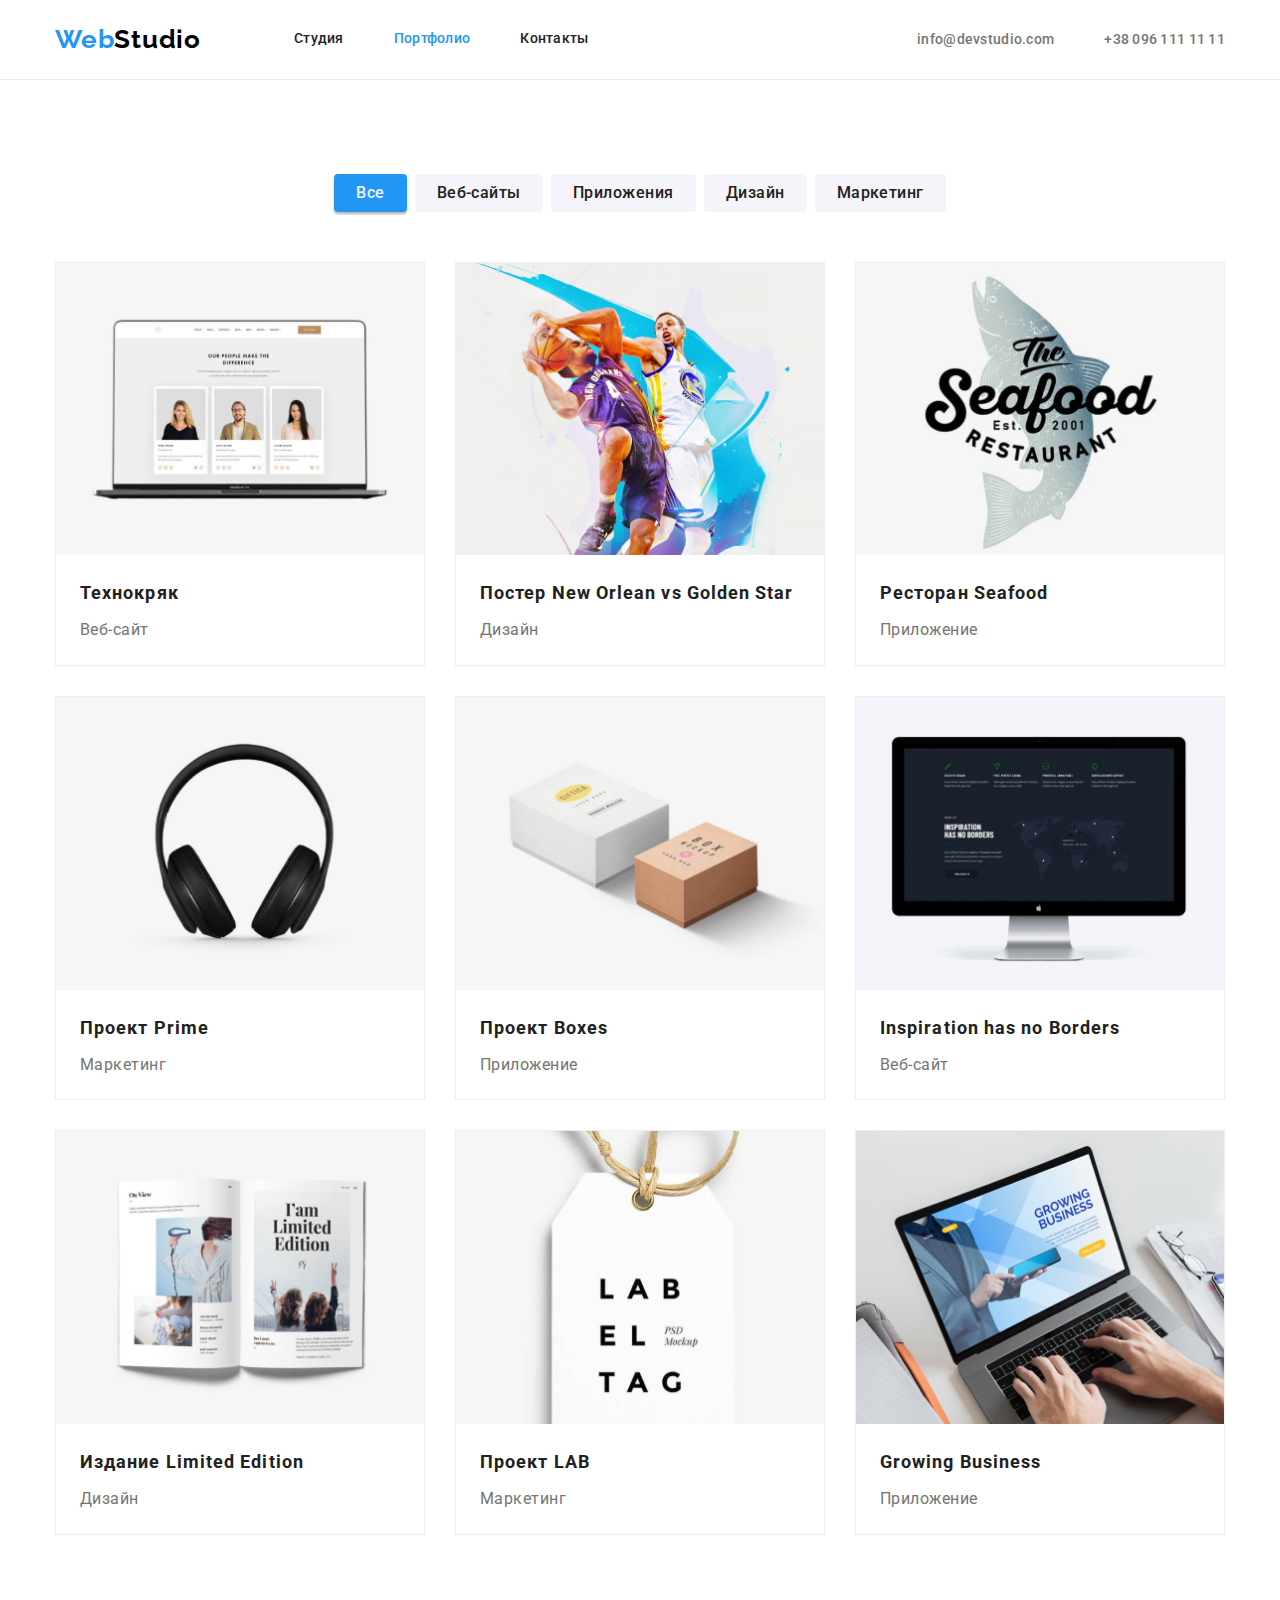
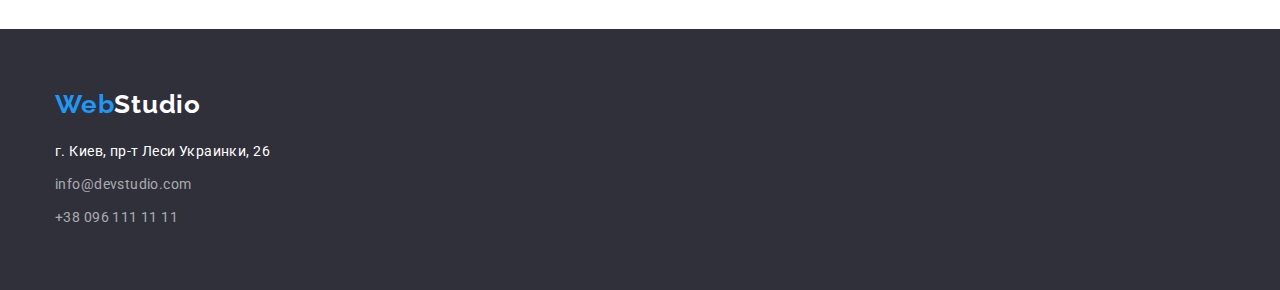
==== commit e0cf5d7e: "Добавляет файл portfolio" ====
--- a/portfolio.html
+++ b/portfolio.html
@@ -30,8 +30,8 @@
        <!--навигация-->     
           <nav class="nav">
           <ul class="site-nav list">
-            <li class="nav-list"><a href="./index.html" class="link active-link">Студия</a></li>
-            <li class="nav-list"><a href="./portfolio.html" class="link">Портфолио</a></li>
+            <li class="nav-list"><a href="./index.html" class="link">Студия</a></li>
+            <li class="nav-list"><a href="./portfolio.html" class="link active-link">Портфолио</a></li>
             <li class="nav-list"><a href="" class="link">Контакты</a></li>
           </ul>
         </nav>
@@ -216,6 +216,6 @@
       </address>
     </div>
     </footer>
-    
+
   </body>
 </html>
--- a/css/styles.css
+++ b/css/styles.css
@@ -10,26 +10,33 @@
     font-style: normal;
 }
 
-button {cursor: pointer;
+button {
+    cursor: pointer;
 }
 
 .container {
     width: 1200px;
     padding: 0 15px;
-    margin-left: auto;
-    margin-right: auto;
-    outline: 2px solid aquamarine;
+    margin: 0 auto;
+    /* outline: 2px solid aquamarine; */
 }
 
 /* Отступы между секциями */
 .header {
     padding-top: 24px;
-    padding-bottom: 25px;
+    padding-bottom: 24px;
+    border-bottom: 1px solid #ECECEC;
 }
 
 .section-features, .section-job, .section-portfolio {
     padding-top: 94px;
     padding-bottom: 94px;
+}
+
+.footer {
+    background-color: #2F303A;
+    padding-top: 60px;
+    padding-bottom: 60px;
 }
 
 /* Reset css */
@@ -84,23 +91,13 @@
     line-height: 1.16;
     text-align: center;
     letter-spacing: 0.03em;
-}
-
-/* Кнопка */
-.main-button {
-    background-color: #2196F3;
-    color: #ffffff;
-    font-weight: 700;
-    font-size: 16px;
-    line-height: 1.87;
-    align-items: center;
-    text-align: center;
-    letter-spacing: 0.06em;
-    padding: 10px 32px;
-}
-
+    margin-bottom: 50px;
+}
+
+/* Кнопки */
 .inactive-button {
     background-color: #F5F4FA;
+    border-radius: 4px;
     color: #212121;
     font-weight: 500;
     font-size: 16px;
@@ -108,12 +105,24 @@
     letter-spacing: 0.03em;
     text-align: center;
     padding: 6px 22px;
+    border: none;
 }
 
 .active-button {
     background-color: #2196F3;
     color: #F5F4FA;
-}
+    box-shadow: 0px 3px 1px rgba(0, 0, 0, 0.1), 0px 1px 2px rgba(0, 0, 0, 0.08), 0px 2px 2px rgba(0, 0, 0, 0.12);
+}
+
+.button-list {
+    display: flex;
+    justify-content: center;
+    margin-bottom: 50px;
+}
+
+.button-list .item:not(:last-child) {
+    margin-right: 8px;
+ }
 
 button:hover {
     background-color: var(--button-hover);
@@ -144,13 +153,43 @@
 }
 
 /* Шапка страницы */
+
+.header-container {
+    display: flex;
+    align-items: center;
+}
+
+.header-group {
+    margin-left: auto;
+}
+
+.nav {
+    margin-left: 93px;
+}
+
 .site-nav {
+    display: flex;
+    align-items: center;
     color: #212121;
     font-weight: 500;
     font-size: 14px;
     font-weight: 500;
     line-height: 1.14;
     letter-spacing: 0.02em;
+}
+
+.header-group .header-group-list:not(:last-child) {
+    margin-right: 50px;
+}
+
+.site-nav .nav-list:not(:last-child) {
+    margin-right: 50px;
+}
+
+.header-group {
+    display: flex;
+    align-items: center;
+    margin-left: auto;
 }
 
 .link {
@@ -174,6 +213,7 @@
     background-color: #2F303A;
     padding-top: 200px;
     padding-bottom: 200px;
+    text-align: center;
 }
 
 .banner-text {
@@ -184,9 +224,32 @@
     letter-spacing: 0.06em;
     text-align: center;
     text-transform: uppercase;
+    margin-bottom: 30px;
+    margin-left: auto;
+    margin-right: auto;
+    width: 696px;
+}
+
+.main-button {
+    border-radius: 4px;
+    background-color: #2196F3;
+    color: #ffffff;
+    font-weight: 700;
+    font-size: 16px;
+    line-height: 1.87;
+    align-items: center;
+    text-align: center;
+    letter-spacing: 0.06em;
+    padding: 10px 32px;
+    border: none;
+    box-shadow: 0px 4px 4px rgba(0, 0, 0, 0.15);
 }
 
 /* Особенности */
+.peculiar-properties-list {
+    display: flex;
+}
+
 .section-title-list {
     color: #212121;
     font-weight: 700;
@@ -194,6 +257,7 @@
     line-height: 1.14;
     letter-spacing: 0.03em;
     text-transform: uppercase;
+    margin-bottom: 10px;
 }
 
 .section-title-description {
@@ -202,6 +266,27 @@
     font-size: 14px;
     line-height: 1.71;
     letter-spacing: 0.03em;
+}
+
+.peculiar-properties {
+    width: 270px;
+    margin-left: 30px;
+}
+.peculiar-properties:last-child {
+    margin-left: 0;
+}
+
+/* Чем мы занимаемся */
+.job-list {
+    display: flex;
+}
+
+.job-list .job-list-image:not(:last-child) {
+    margin-right: 30px;
+}
+
+.job-list-image {
+    mix-blend-mode: normal;
 }
 
 /* Наша команда */
@@ -211,12 +296,28 @@
     padding-bottom: 94px;
 }
 
+.team-catalog {
+    display: flex;
+}
+
+.team-catalog .team-catalog-list:not(:last-child) {
+    margin-right: 30px;
+}
+
+.team-catalog-list {
+    width: 270px;
+    background-color: #FFFFFF;
+    box-shadow: 0px 1px 3px rgba(0, 0, 0, 0.12), 0px 1px 1px rgba(0, 0, 0, 0.14), 0px 2px 1px rgba(0, 0, 0, 0.2);
+    border-radius: 0px 0px 4px 4px;
+}
+
 .worker-name {
     color: #212121;
     font-weight: 500;
     font-size: 16px;
     line-height: 1.18;
     letter-spacing: 0.03em;
+    margin-bottom: 10px;
     text-align: center;
 }
 
@@ -229,7 +330,27 @@
     text-align: center;
 }
 
+.worker-name-profession {
+    padding: 30px 30px;
+}
+
 /* Портфолио */
+.projects-box {
+    display: flex;
+    flex-wrap: wrap;
+    gap: 30px;
+}
+
+.projects-box-list {
+    width: 370px;
+    background-color: #FFFFFF;
+    border: 1px solid #EEEEEE;
+    box-sizing: border-box;
+}
+
+.portfolio-list {
+padding: 20px 24px;
+}
 
 .text-title {
     color: #212121;
@@ -237,6 +358,7 @@
     font-size: 18px;
     line-height: 2;
     letter-spacing: 0.06em;
+    margin-bottom: 4px;
 }
 
 .text-title-under {
@@ -248,11 +370,6 @@
 }
 
 /* Подвал */
-.footer {
-    background-color: #2F303A;
-    padding-top: 60px;
-    padding-bottom: 60px;
-}
 
 address {
     font-style: normal;
@@ -272,4 +389,15 @@
     font-size: 14px;
     line-height: 1.71;
     letter-spacing: 0.03em;
+}
+
+.address-block {
+    margin-top: 20px;
+}
+
+.address-list {
+    padding-bottom: 9px;
+}
+.address-list:last-child {
+    padding-bottom: 0;
 }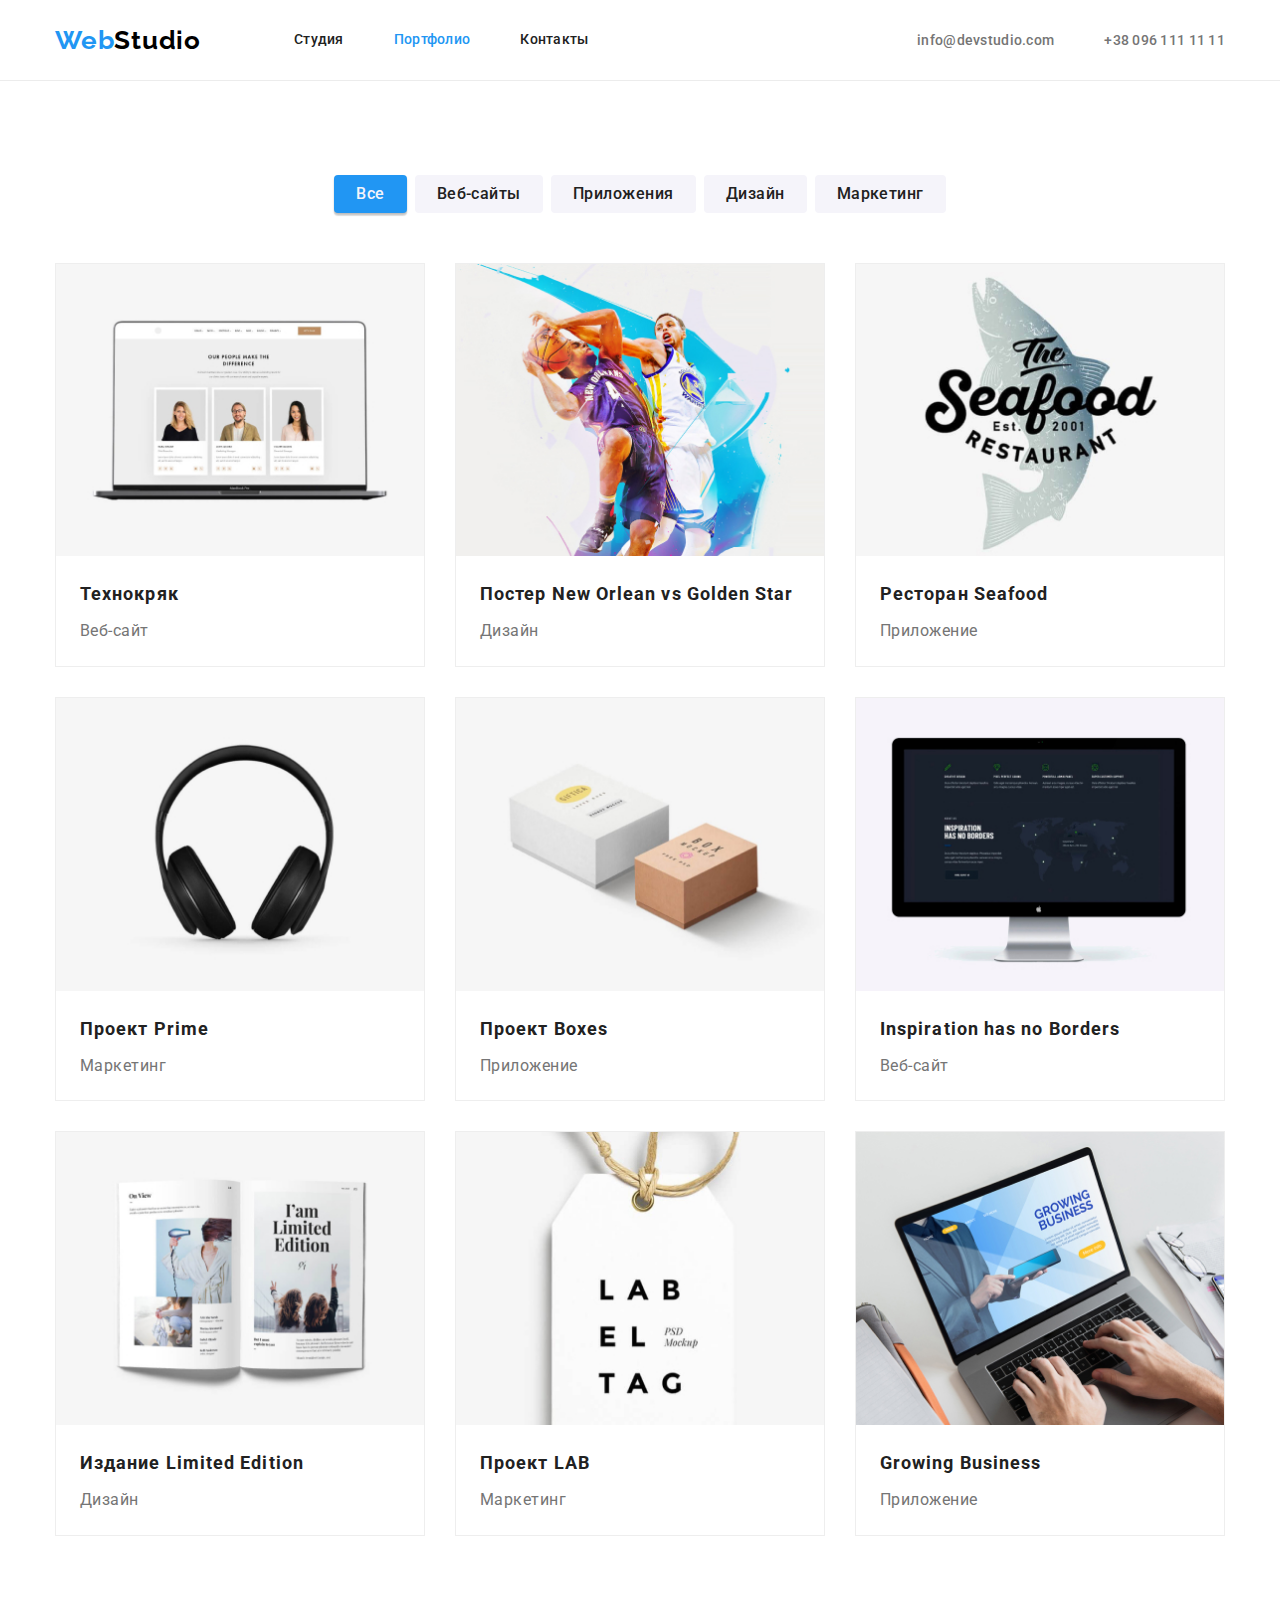
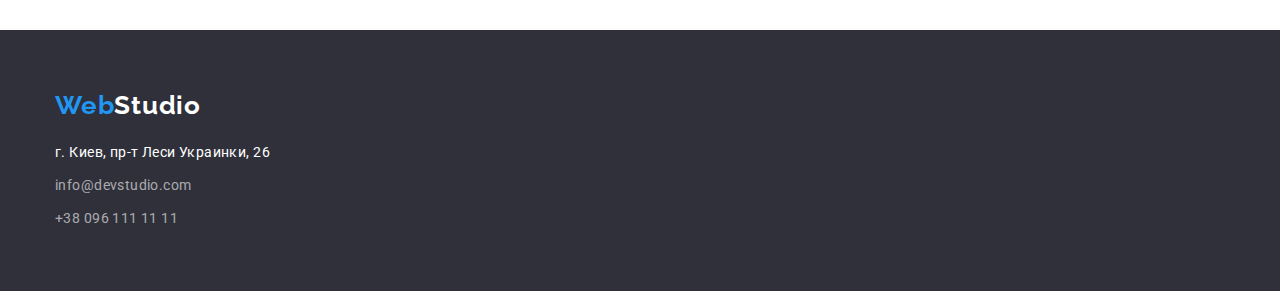
==== commit 12970cdf: "Добавляет файл portfolio" ====
--- a/portfolio.html
+++ b/portfolio.html
@@ -196,26 +196,24 @@
 
     <!--Подвал-->
     <footer class="footer">
-    <div class="container">
-      <a href="./index.html" class="logo-footer"
-        ><span class="logo-web-color">Web</span>Studio</a
-      >
-
-      <address>
-        <div class="address-block">
-        <ul class="list">
-          <li class="address-list">
-            <a href="https://goo.gl/maps/LPEJVMpC73GCGw6BA" class="address-country"
-              >г. Киев, пр-т Леси Украинки, 26</a
-            >
-          </li>
-          <li class="address-list"><a href="mailto:info@devstudio.com" class="contact-us-footer">info@devstudio.com</a></li>
-          <li class="address-list"><a href="tel:+380961111111" class="contact-us-footer">+38 096 111 11 11</a></li>
-        </ul>
+      <div class="container">
+        <a href="./index.html" class="logo-footer"
+          ><span class="logo-web-color">Web</span>Studio</a
+        >
+        <!--контакты-->
+        <address class="address-block">
+          <ul class="list">
+            <li class="address-list">
+              <a href="https://goo.gl/maps/LPEJVMpC73GCGw6BA" class="address-country"
+                >г. Киев, пр-т Леси Украинки, 26</a
+              >
+            </li>
+            <li class="address-list"><a href="mailto:info@devstudio.com" class="contact-us-footer">info@devstudio.com</a></li>
+            <li class="address-list"><a href="tel:+380961111111" class="contact-us-footer">+38 096 111 11 11</a></li>
+          </ul>
+        </address>
       </div>
-      </address>
-    </div>
-    </footer>
+      </footer>
 
   </body>
 </html>
--- a/css/styles.css
+++ b/css/styles.css
@@ -22,10 +22,10 @@
 }
 
 /* Отступы между секциями */
-.header {
-    padding-top: 24px;
-    padding-bottom: 24px;
-    border-bottom: 1px solid #ECECEC;
+.nav {
+    padding-top: 32px;
+    padding-bottom: 32px;
+    margin-left: 93px;
 }
 
 .section-features, .section-job, .section-portfolio {
@@ -40,7 +40,7 @@
 }
 
 /* Reset css */
-h1, h2, h3, p {
+h1, h2, h3, p, ul {
     margin: 0;
 }
 
@@ -163,8 +163,8 @@
     margin-left: auto;
 }
 
-.nav {
-    margin-left: 93px;
+.header {
+    border-bottom: 1px solid #ECECEC;
 }
 
 .site-nav {
@@ -272,6 +272,7 @@
     width: 270px;
     margin-left: 30px;
 }
+
 .peculiar-properties:last-child {
     margin-left: 0;
 }
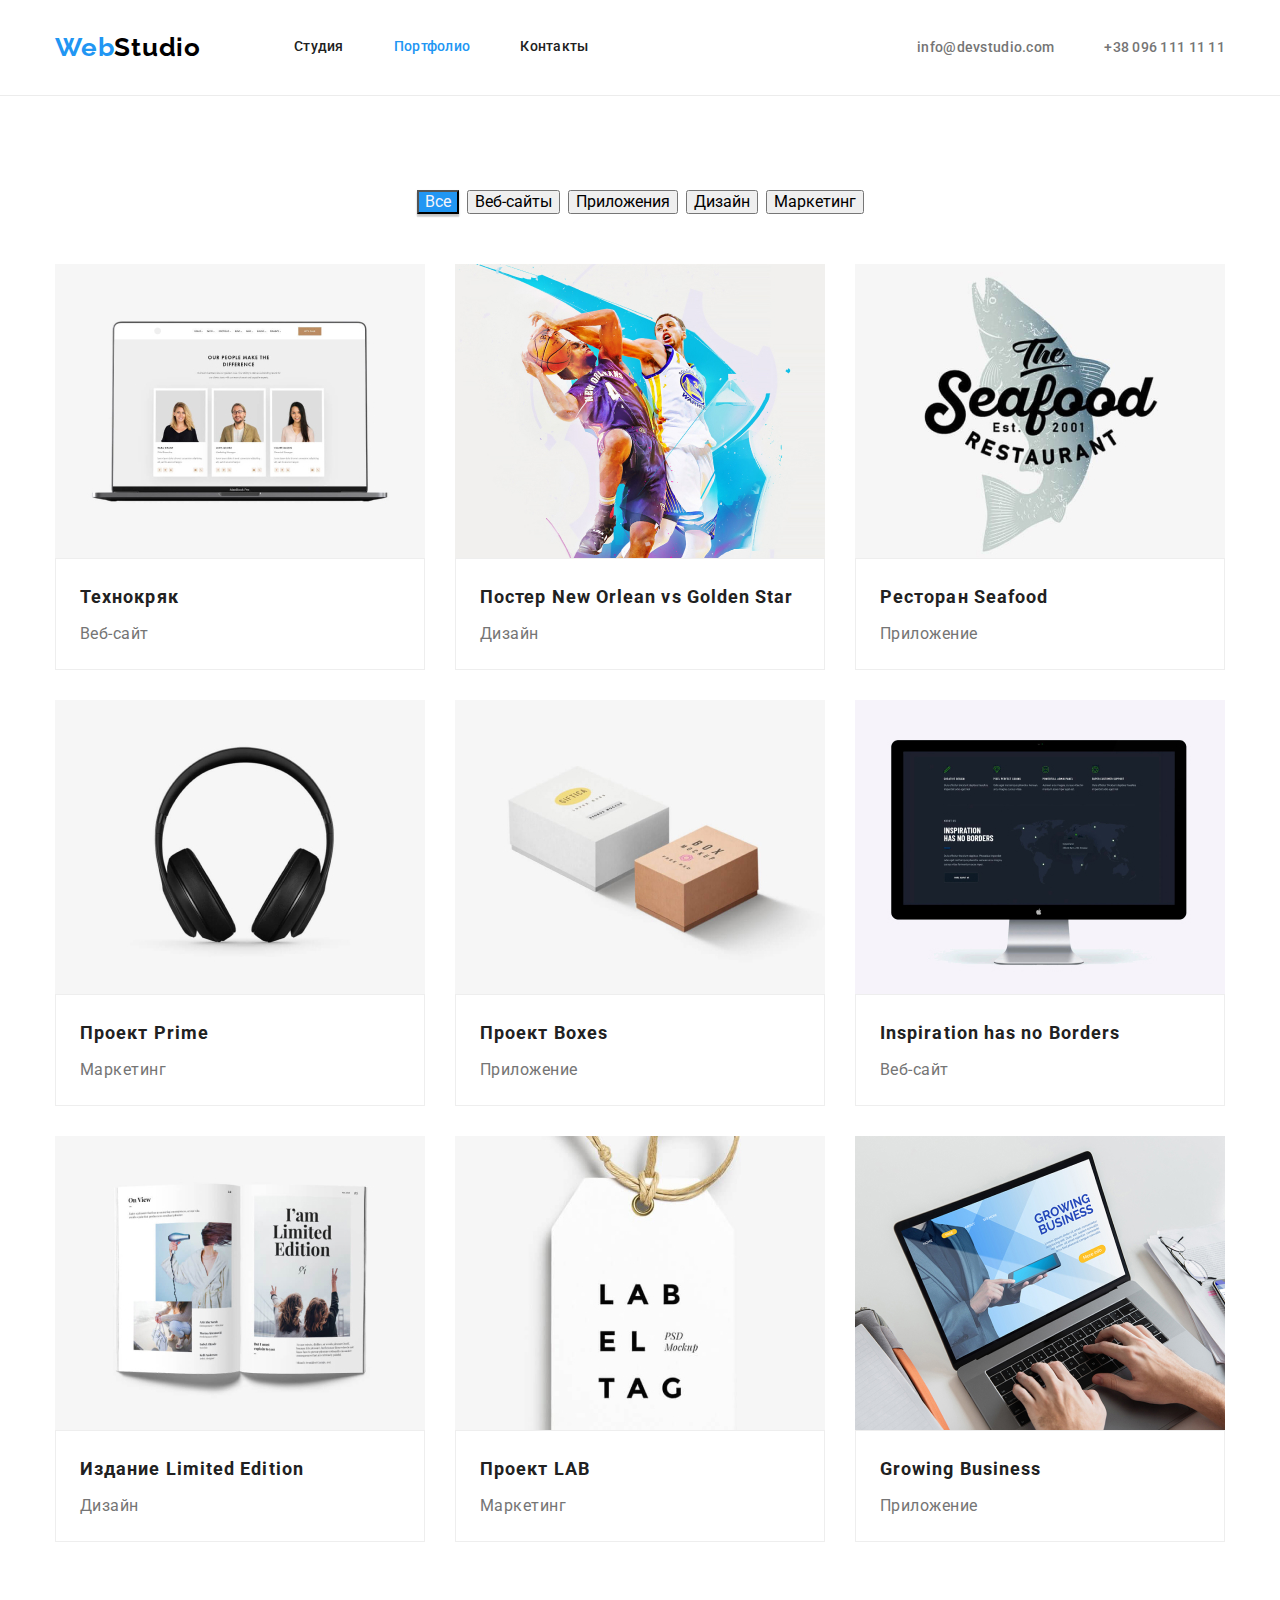
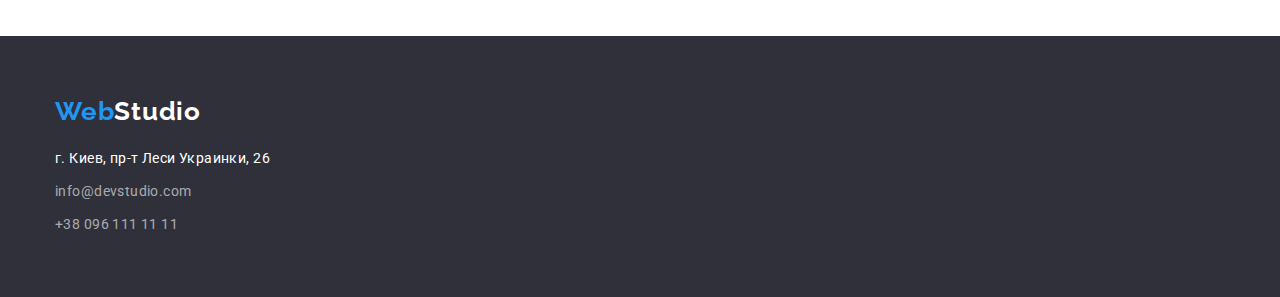
==== commit 8ca3aa54: "Добавляет страницу Portfolio" ====
--- a/portfolio.html
+++ b/portfolio.html
@@ -53,19 +53,19 @@
         <div class="container">
         <ul class="list button-list">
           <li class="item">
-            <button type="button" class="inactive-button active-button">
+            <button type="button" class="portfolio-button active-button">
               Все
             </button>
           </li>
           <li class="item">
-            <button type="button" class="inactive-button">Веб-сайты</button>
-          </li>
-          <li class="item">
-            <button type="button" class="inactive-button">Приложения</button>
-          </li>
-          <li class="item"><button type="button" class="inactive-button">Дизайн</button></li>
-          <li class="item">
-            <button type="button" class="inactive-button">Маркетинг</button>
+            <button type="button" class="portfolio-button">Веб-сайты</button>
+          </li>
+          <li class="item">
+            <button type="button" class="portfolio-button">Приложения</button>
+          </li>
+          <li class="item"><button type="button" class="portfolio-button">Дизайн</button></li>
+          <li class="item">
+            <button type="button" class="portfolio-button">Маркетинг</button>
           </li>
         </ul>
 
--- a/css/styles.css
+++ b/css/styles.css
@@ -22,15 +22,22 @@
 }
 
 /* Отступы между секциями */
-.nav {
+.header-container {
     padding-top: 32px;
     padding-bottom: 32px;
+}
+
+.nav {
     margin-left: 93px;
 }
 
-.section-features, .section-job, .section-portfolio {
+.section-job, .section-portfolio {
     padding-top: 94px;
     padding-bottom: 94px;
+}
+
+.section-features {
+    padding-top: 94px;
 }
 
 .footer {
@@ -273,7 +280,7 @@
     margin-left: 30px;
 }
 
-.peculiar-properties:last-child {
+.peculiar-properties:first-child {
     margin-left: 0;
 }
 
@@ -345,12 +352,12 @@
 .projects-box-list {
     width: 370px;
     background-color: #FFFFFF;
+    box-sizing: border-box;
+}
+
+.portfolio-list {
+    padding: 20px 24px;
     border: 1px solid #EEEEEE;
-    box-sizing: border-box;
-}
-
-.portfolio-list {
-padding: 20px 24px;
 }
 
 .text-title {
@@ -392,13 +399,17 @@
     letter-spacing: 0.03em;
 }
 
-.address-block {
-    margin-top: 20px;
-}
-
 .address-list {
-    padding-bottom: 9px;
-}
+    margin-bottom: 9px;
+    display: block;
+}
+
 .address-list:last-child {
-    padding-bottom: 0;
-}+    margin-bottom: 0;
+}
+
+.footer .logo-footer{
+    margin-bottom: 20px;
+    margin-right: 0;
+    display: block;
+ }